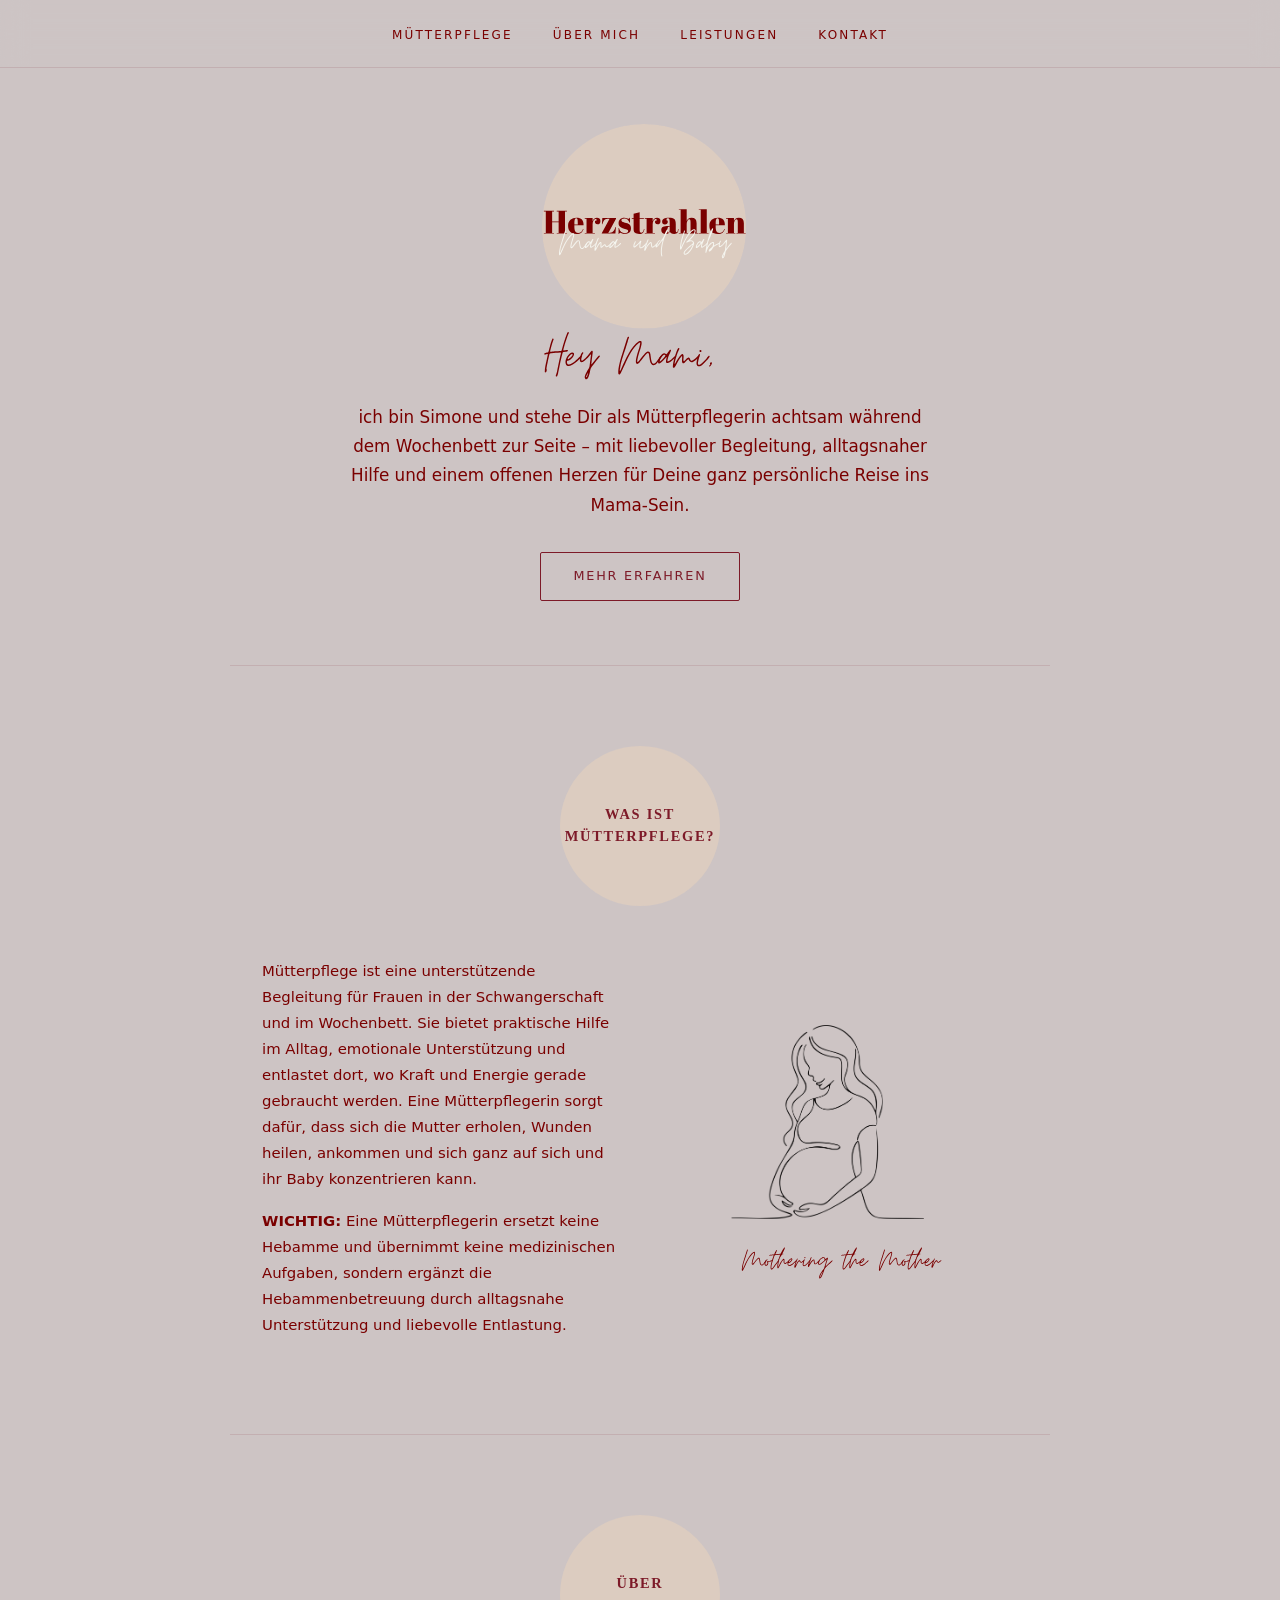
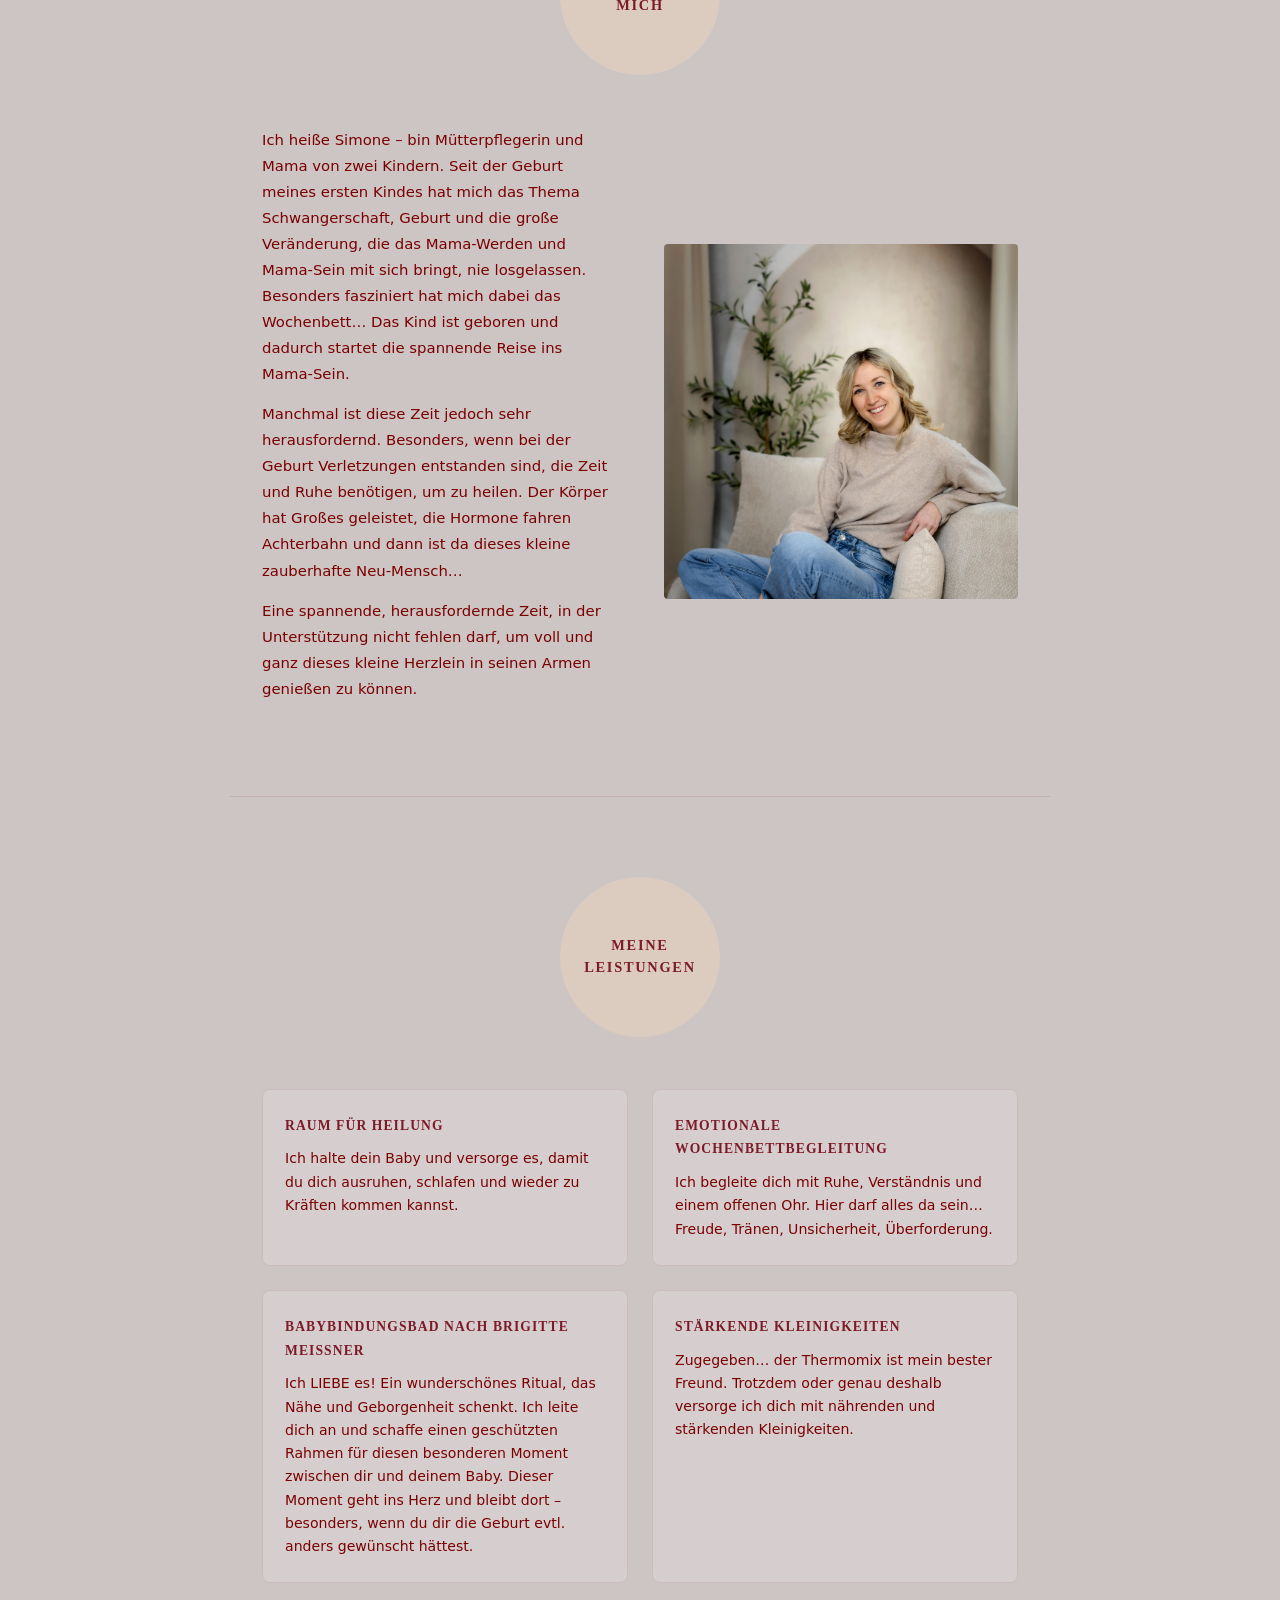
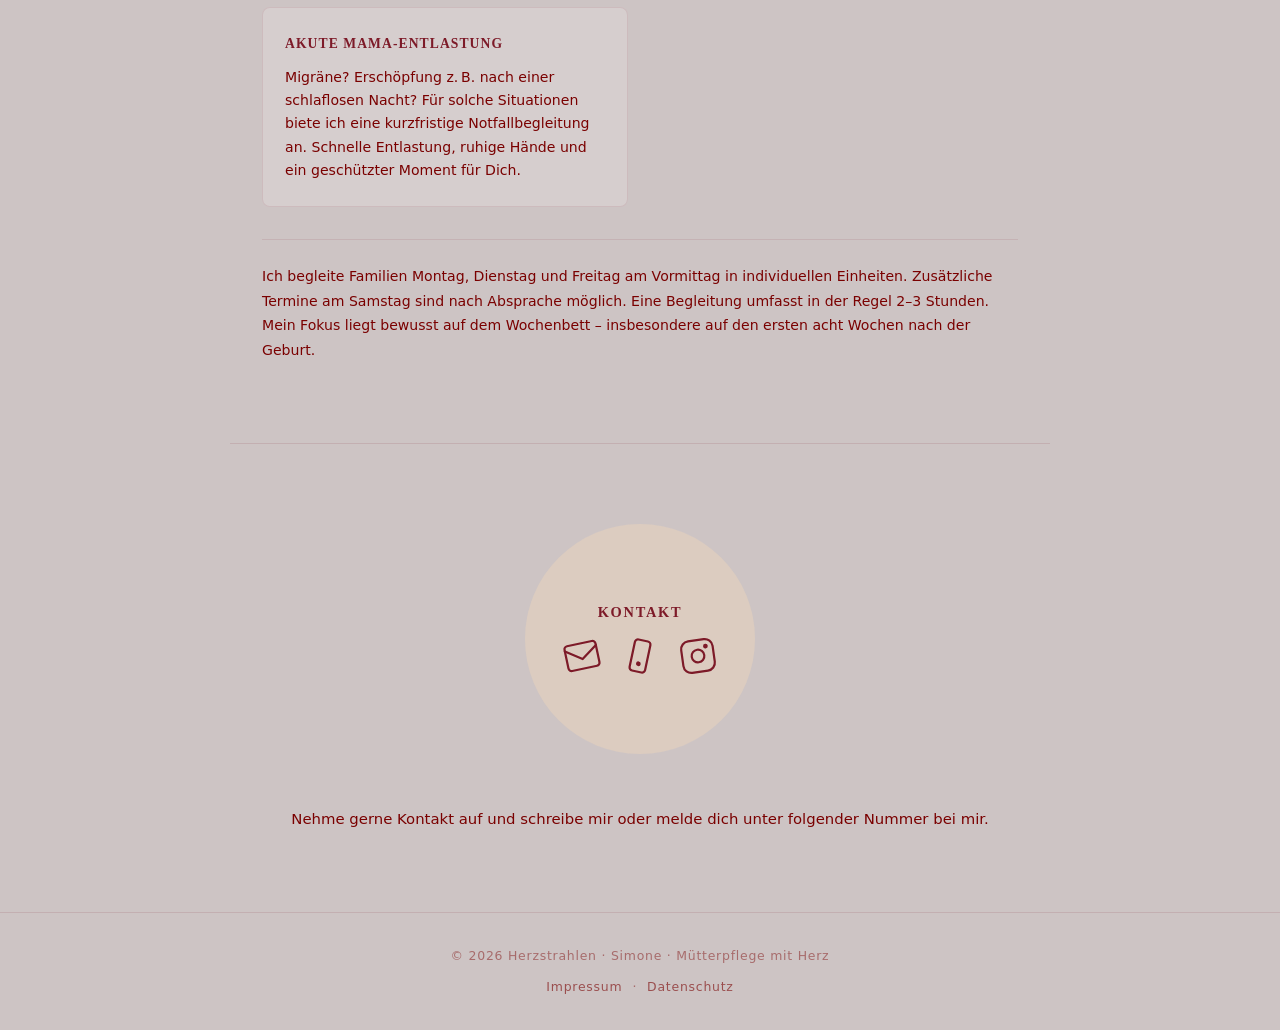
==== index.html @ 1ad7b8c6 "change wording" ====
﻿<!DOCTYPE html>
<html lang="de">
<head>
  <meta charset="UTF-8" />
  <meta name="viewport" content="width=device-width, initial-scale=1.0" />
  <title>Herzstrahlen – Mütterpflege mit Herz</title>
  <meta name="description" content="Simone begleitet Dich als Mütterpflegerin liebevoll und achtsam durch das Wochenbett – alltagsnahe Hilfe für Deine Reise ins Mama-Sein." />

  <!-- Stylesheet (keine externen Schriftarten – DSGVO-konform) -->
  <link rel="stylesheet" href="css/style.css" />
</head>
<body>

  <!-- ── Sprunglink für Screenreader (WCAG 2.4.1) ── -->
  <a class="skip-link" href="#hauptinhalt">Zum Hauptinhalt springen</a>

  <!-- ── Navigation ── -->
  <nav id="navbar">
    <ul id="nav-menue">
      <li><a href="#muetterpflege">Mütterpflege</a></li>
      <li><a href="#ueber-mich">Über mich</a></li>
      <li><a href="#leistungen">Leistungen</a></li>
      <li><a href="#kontakt">Kontakt</a></li>
    </ul>
    <button class="nav-toggle" id="nav-hamburger" aria-label="Menü öffnen">
      <span></span><span></span><span></span>
    </button>
  </nav>


  <!-- ── Startbereich / Hero ── -->
  <main id="hauptinhalt">
  <section id="start">
    <img class="hero-logo" src="images/HERZSTRAHLEN.svg" alt="Herzstrahlen" />
    <p>
      ich bin Simone und stehe Dir als Mütterpflegerin achtsam während dem Wochenbett zur Seite –
      mit liebevoller Begleitung, alltagsnaher Hilfe und einem offenen Herzen für Deine ganz
      persönliche Reise ins Mama-Sein.
    </p>
    <a class="cta-button" href="#muetterpflege">Mehr erfahren</a>
  </section>


  <!-- ── Was ist Mütterpflege? ── -->
  <section id="muetterpflege" class="sektion">
    <div class="titel-wrap">
      <div class="titel-kreis">
        <h2>Was ist<br />Mütterpflege?</h2>
      </div>
    </div>
    <div class="muetterpflege-layout">
      <div class="muetterpflege-text">
        <p>
          Mütterpflege ist eine unterstützende Begleitung für Frauen in der Schwangerschaft und
          im Wochenbett. Sie bietet praktische Hilfe im Alltag, emotionale Unterstützung und
          entlastet dort, wo Kraft und Energie gerade gebraucht werden.
          Eine Mütterpflegerin sorgt dafür, dass sich die Mutter erholen, Wunden heilen, ankommen
          und sich ganz auf sich und ihr Baby konzentrieren kann.
        </p>
        <p>
          <strong>WICHTIG:</strong> Eine Mütterpflegerin ersetzt keine Hebamme und übernimmt keine
          medizinischen Aufgaben, sondern ergänzt die Hebammenbetreuung durch alltagsnahe
          Unterstützung und liebevolle Entlastung.
        </p>
      </div>
      <div class="muetterpflege-bild">
        <img src="images/Frau_Schwanger.svg" alt="Illustration schwangere Frau" style="width: 100%; height: auto;" />
      </div>
    </div>
  </section>


  <!-- ── Über mich ── -->
  <section id="ueber-mich" class="sektion">
    <div class="titel-wrap">
      <div class="titel-kreis">
        <h2>Über<br />mich</h2>
      </div>
    </div>
    <div class="ueber-layout">
      <div class="ueber-text">
        <p>
          Ich heiße Simone – bin Mütterpflegerin und Mama von zwei Kindern. Seit der Geburt meines
          ersten Kindes hat mich das Thema Schwangerschaft, Geburt und die große Veränderung, die
          das Mama-Werden und Mama-Sein mit sich bringt, nie losgelassen. Besonders fasziniert hat
          mich dabei das Wochenbett… Das Kind ist geboren und dadurch startet die spannende Reise
          ins Mama-Sein.
        </p>
        <p>
          Manchmal ist diese Zeit jedoch sehr herausfordernd. Besonders, wenn bei der Geburt
          Verletzungen entstanden sind, die Zeit und Ruhe benötigen, um zu heilen. Der Körper hat
          Großes geleistet, die Hormone fahren Achterbahn und dann ist da dieses kleine zauberhafte
          Neu-Mensch…
        </p>
        <p>
          Eine spannende, herausfordernde Zeit, in der Unterstützung nicht fehlen darf, um voll und
          ganz dieses kleine Herzlein in seinen Armen genießen zu können.
        </p>
      </div>
      <div class="ueber-bild">
        <img src="images/mg1890 - Kopie.jpg" alt="Simone – Mütterpflegerin" />
      </div>
    </div>
  </section>


  <!-- ── Meine Leistungen ── -->
  <section id="leistungen" class="sektion">
    <div class="titel-wrap">
      <div class="titel-kreis">
        <h2>Meine<br />Leistungen</h2>
      </div>
    </div>
    <div class="leistungen-raster">
      <div class="leistung-karte">
        <h3>Raum für Heilung</h3>
        <p>Ich halte dein Baby und versorge es, damit du dich ausruhen, schlafen und wieder zu Kräften kommen kannst.</p>
      </div>
      <div class="leistung-karte">
        <h3>Emotionale Wochenbettbegleitung</h3>
        <p>Ich begleite dich mit Ruhe, Verständnis und einem offenen Ohr. Hier darf alles da sein… Freude, Tränen, Unsicherheit, Überforderung.</p>
      </div>
      <div class="leistung-karte">
        <h3>Babybindungsbad nach Brigitte Meißner</h3>
        <p>Ich LIEBE es! Ein wunderschönes Ritual, das Nähe und Geborgenheit schenkt. Ich leite dich an und schaffe einen geschützten Rahmen für diesen besonderen Moment zwischen dir und deinem Baby. Dieser Moment geht ins Herz und bleibt dort – besonders, wenn du dir die Geburt evtl. anders gewünscht hättest.</p>
      </div>
      <div class="leistung-karte">
        <h3>Stärkende Kleinigkeiten</h3>
        <p>Zugegeben… der Thermomix ist mein bester Freund. Trotzdem oder genau deshalb versorge ich dich mit nährenden und stärkenden Kleinigkeiten.</p>
      </div>
      <div class="leistung-karte">
        <h3>Akute Mama-Entlastung</h3>
        <p>Migräne? Erschöpfung z. B. nach einer schlaflosen Nacht? Für solche Situationen biete ich eine kurzfristige Notfallbegleitung an. Schnelle Entlastung, ruhige Hände und ein geschützter Moment für Dich.</p>
      </div>
    </div>
    <p class="leistungen-info">
      Ich begleite Familien Montag, Dienstag und Freitag am Vormittag in individuellen Einheiten.
      Zusätzliche Termine am Samstag sind nach Absprache möglich. Eine Begleitung umfasst in der
      Regel 2–3 Stunden.<br />
      Mein Fokus liegt bewusst auf dem Wochenbett – insbesondere auf den ersten acht Wochen nach
      der Geburt.
    </p>
  </section>


  <!-- ── Kontakt ── -->
  <section id="kontakt" class="sektion">
    <div class="titel-wrap">
      <div class="titel-kreis kontakt-kreis">
        <h2>Kontakt</h2>
        <div class="kontakt-kreis-icons">
          <a href="mailto:" aria-label="E-Mail schreiben">
            <!-- Briefumschlag – leicht gekippt wie im Bild -->
            <svg xmlns="http://www.w3.org/2000/svg" width="38" height="38" viewBox="0 0 24 24" fill="none"
                 stroke="var(--rot)" stroke-width="1.4" stroke-linecap="round" stroke-linejoin="round"
                 style="transform: rotate(-12deg);">
              <rect x="2" y="4" width="20" height="16" rx="2"/>
              <path d="M2 7l10 7 10-7"/>
            </svg>
          </a>
          <a href="tel:" aria-label="Anrufen">
            <!-- Smartphone – leicht gekippt wie im Bild -->
            <svg xmlns="http://www.w3.org/2000/svg" width="38" height="38" viewBox="0 0 24 24" fill="none"
                 stroke="var(--rot)" stroke-width="1.4" stroke-linecap="round" stroke-linejoin="round"
                 style="transform: rotate(12deg);">
              <rect x="7" y="2" width="10" height="20" rx="2"/>
              <circle cx="12" cy="17" r="0.8" fill="var(--rot)"/>
            </svg>
          </a>
          <a href="https://instagram.com/" target="_blank" aria-label="Instagram">
            <!-- Instagram -->
            <svg xmlns="http://www.w3.org/2000/svg" width="38" height="38" viewBox="0 0 24 24" fill="none"
                 stroke="var(--rot)" stroke-width="1.4" stroke-linecap="round" stroke-linejoin="round"
                 style="transform: rotate(-8deg);">
              <rect x="2" y="2" width="20" height="20" rx="5"/>
              <circle cx="12" cy="12" r="4"/>
              <circle cx="17.5" cy="6.5" r="0.8" fill="var(--rot)"/>
            </svg>
          </a>
        </div>
      </div>
    </div>
    <p>Nehme gerne Kontakt auf und schreibe mir oder melde dich unter folgender Nummer bei mir.</p>
  </section>


  </main>

  <!-- ── Fußzeile ── -->
  <footer>
    <p>© 2026 Herzstrahlen · Simone · Mütterpflege mit Herz</p>
    <div class="footer-nav">
      <a href="impressum.html">Impressum</a>
      <span aria-hidden="true">·</span>
      <a href="datenschutz.html">Datenschutz</a>
    </div>
  </footer>


  <!-- Skript -->
  <script src="js/main.js"></script>

</body>
</html>
---- css/style.css ----
/* ============================================================
   Herzstrahlen – Hauptstylesheet
   Autorin: Simone | Mütterpflege mit Herz
   ============================================================ */


/* ── WCAG: Skip-Link (unsichtbar außer bei Fokus) ── */

.skip-link {
  position: absolute;
  top: -100px;
  left: 16px;
  padding: 8px 16px;
  background: var(--rot);
  color: #fff;
  font-size: 0.85rem;
  border-radius: 4px;
  text-decoration: none;
  z-index: 9999;
  transition: top .2s;
}

.skip-link:focus {
  top: 16px;
}

/* WCAG: Fokus-Stile für alle interaktiven Elemente */
a:focus-visible,
button:focus-visible {
  outline: 2px solid var(--rot);
  outline-offset: 3px;
  border-radius: 2px;
}


/* ── Grundeinstellungen ── */

*, *::before, *::after {
  box-sizing: border-box;
  margin: 0;
  padding: 0;
}

:root {
  --hintergrund: #cdc4c4;
  --rot:         #7d1a28;
  --schrift:     #7a0000;
  --kreis:       #dcccc0;
  --nav-hoehe:   68px;
}

html {
  scroll-behavior: smooth;
}

body {
  background-color: var(--hintergrund);
  color: var(--schrift);
  /* Systemschriften – kein externer Server, DSGVO-konform */
  font-family: system-ui, -apple-system, 'Segoe UI', Helvetica, Arial, sans-serif;
  font-weight: 300;
  line-height: 1.75;
}


/* ── Navigation ── */

nav {
  position: fixed;
  top: 0; left: 0; right: 0;
  height: var(--nav-hoehe);
  background: rgba(205, 196, 196, 0.75);
  backdrop-filter: blur(14px);
  -webkit-backdrop-filter: blur(14px);
  border-bottom: 1px solid rgba(125, 26, 40, .12);
  display: flex;
  align-items: center;
  justify-content: center;
  padding: 0 32px;
  z-index: 100;
  transition: background .35s, box-shadow .35s;
}

/* Scrolled-Zustand – etwas dunkler & mit Schatten */
nav.gescrollt {
  background: rgba(195, 185, 185, 0.92);
  box-shadow: 0 2px 20px rgba(122, 0, 0, .08);
}

nav ul {
  list-style: none;
  display: flex;
  gap: 40px;
  align-items: center;
}

nav ul li {
  position: relative;
}

nav ul li a {
  text-decoration: none;
  font-size: 0.75rem;
  font-weight: 400;
  letter-spacing: 0.18em;
  text-transform: uppercase;
  color: var(--schrift);
  padding: 4px 0;
  transition: color .25s;
}

/* Unterstrich-Animation beim Hover */
nav ul li a::after {
  content: '';
  position: absolute;
  bottom: -2px;
  left: 0;
  width: 0;
  height: 1px;
  background: var(--rot);
  transition: width .3s ease;
}

nav ul li a:hover { color: var(--rot); }
nav ul li a:hover::after { width: 100%; }

/* Aktiver Menüpunkt */
nav ul li a.aktiv {
  color: var(--rot);
}
nav ul li a.aktiv::after {
  width: 100%;
}

/* Hamburger-Button */
.nav-toggle {
  display: none;
  flex-direction: column;
  gap: 5px;
  cursor: pointer;
  background: none;
  border: none;
  padding: 4px;
}

.nav-toggle span {
  display: block;
  width: 24px;
  height: 2px;
  background: var(--rot);
  border-radius: 2px;
  transition: transform .3s, opacity .3s;
}

/* Mobiles Menü – geöffneter Zustand */
.nav-offen ul {
  display: flex;
  flex-direction: column;
  position: fixed;
  top: var(--nav-hoehe);
  left: 0; right: 0;
  background: var(--hintergrund);
  padding: 24px 32px 32px;
  border-bottom: 1px solid rgba(125, 26, 40, .15);
  gap: 20px;
}

.nav-offen .nav-toggle span:nth-child(1) { transform: translateY(7px) rotate(45deg); }
.nav-offen .nav-toggle span:nth-child(2) { opacity: 0; }
.nav-offen .nav-toggle span:nth-child(3) { transform: translateY(-7px) rotate(-45deg); }


/* ── Hero / Startbereich ── */

#start {
  padding-top: calc(var(--nav-hoehe) + 56px);
  padding-bottom: 64px;
  max-width: 760px;
  margin: 0 auto;
  padding-left: 32px;
  padding-right: 32px;
  text-align: center;
}

.hero-logo {
  display: block;
  margin: 0 auto 0px;
  width: 920px;
  max-width: 90%;
}

#start p {
  font-size: clamp(0.95rem, 2.5vw, 1.05rem);
  max-width: 580px;
  text-align: center;
  margin: 0 auto;
}

/* CTA-Button */
.cta-button {
  display: inline-block;
  margin-top: 32px;
  padding: 12px 32px;
  border: 1.5px solid var(--rot);
  color: var(--rot);
  text-decoration: none;
  font-size: 0.8rem;
  letter-spacing: 0.14em;
  text-transform: uppercase;
  transition: background .2s, color .2s;
  border-radius: 2px;
}

.cta-button:hover {
  background: var(--rot);
  color: #fff;
}


/* ── Sektionen (allgemein) ── */

.sektion {
  max-width: 820px;
  margin: 0 auto;
  padding: 80px 32px;
  border-top: 1px solid rgba(125, 26, 40, .12);
}

/* Kreis-Überschrift */
.titel-wrap {
  display: flex;
  justify-content: center;
  margin-bottom: 52px;
}

.titel-kreis {
  width: 160px;
  height: 160px;
  background-color: var(--kreis);
  border-radius: 50%;
  display: flex;
  align-items: center;
  justify-content: center;
  padding: 20px;
}

.titel-kreis h2 {
    font-family: Georgia, 'Times New Roman', serif;
  font-size: 0.9rem;
  font-weight: 700;
  letter-spacing: 0.12em;
  text-transform: uppercase;
  color: var(--rot);
  text-align: center;
  line-height: 1.5;
}


/* ── Mütterpflege-Bereich ── */

.muetterpflege-layout {
  display: grid;
  grid-template-columns: 1fr 1fr;
  gap: 48px;
  align-items: center;
}

.muetterpflege-text p {
  font-size: 0.93rem;
  margin-bottom: 16px;
}

.muetterpflege-bild {
  display: flex;
  flex-direction: column;
  align-items: center;
  gap: 12px;
}

.muetterpflege-bild img {
  width: 100% !important;
  height: auto !important;
}

.muetterpflege-bild .bildunterschrift {
  font-family: Georgia, 'Palatino Linotype', serif;
  font-style: italic;
  font-size: 1.1rem;
  color: var(--schrift);
  text-align: center;
}


/* ── Über-mich-Bereich ── */

.ueber-layout {
  display: grid;
  grid-template-columns: 1fr 1fr;
  gap: 48px;
  align-items: center;
}

.ueber-text p {
  font-size: 0.93rem;
  margin-bottom: 14px;
}

.ueber-bild img {
  width: 100%;
  height: auto;
  border-radius: 4px;
  display: block;
}


/* ── Leistungen ── */

.leistungen-raster {
  display: grid;
  grid-template-columns: 1fr 1fr;
  gap: 24px;
}

.leistung-karte {
  background: rgba(255, 255, 255, .18);
  border: 1px solid rgba(125, 26, 40, .1);
  border-radius: 8px;
  padding: 24px 22px;
}

.leistung-karte h3 {
  font-family: Georgia, 'Times New Roman', serif;
  font-size: 0.85rem;
  letter-spacing: 0.08em;
  text-transform: uppercase;
  color: var(--rot);
  margin-bottom: 10px;
}

.leistung-karte p {
  font-size: 0.88rem;
  line-height: 1.65;
}

.leistungen-info {
  margin-top: 32px;
  font-size: 0.88rem;
  line-height: 1.75;
  color: var(--schrift);
  border-top: 1px solid rgba(125, 26, 40, .1);
  padding-top: 24px;
}


/* ── Kontakt ── */

#kontakt {
  text-align: center;
}

.kontakt-kreis {
  width: 230px !important;
  height: 230px !important;
  flex-direction: column;
  gap: 14px;
}

.kontakt-kreis-icons {
  display: flex;
  gap: 20px;
  align-items: center;
  justify-content: center;
}

.kontakt-kreis-icons a {
  display: flex;
  transition: transform .25s;
}

.kontakt-kreis-icons a:hover {
  transform: scale(1.15);
}

#kontakt p {
  font-size: 0.93rem;
  margin-top: 20px;
}


/* ── Fußzeile ── */

footer {
  text-align: center;
  padding: 32px 20px;
  font-size: 0.78rem;
  letter-spacing: 0.06em;
  color: rgba(122, 0, 0, .45);
  border-top: 1px solid rgba(125, 26, 40, .12);
}

.footer-nav {
  margin-top: 10px;
  display: flex;
  justify-content: center;
  align-items: center;
  gap: 10px;
}

.footer-nav a {
  color: rgba(122, 0, 0, .6);
  text-decoration: none;
  font-size: 0.78rem;
  letter-spacing: 0.06em;
  transition: color .2s;
}

.footer-nav a:hover {
  color: var(--rot);
}


/* ── Responsive – Tablet & Smartphone ── */

@media (max-width: 700px) {
  /* Navigation: Hamburger anzeigen, Links verstecken */
  nav ul { display: none; }
  .nav-toggle { display: flex; }
  nav { padding: 0 20px; }

  /* Hero */
  #start { padding-left: 0; padding-right: 0; }
  .hero-logo {
    width: 100%;
    max-width: none;
    margin-left: 0;
  }

  /* Mütterpflege: einspaltig + Bild zentriert */
  .muetterpflege-layout { grid-template-columns: 1fr; }

  /* Über mich: einspaltig */
  .ueber-layout { grid-template-columns: 1fr; }
  .muetterpflege-bild {
    flex-direction: column;
    align-items: center;
    gap: 12px;
  }
  .muetterpflege-bild img { max-width: 90%; }

  /* Leistungen: einspaltig */
  .leistungen-raster { grid-template-columns: 1fr; }

  /* Sektionen */
  .sektion { padding: 60px 20px; }
}

@media (max-width: 440px) {
  .titel-kreis { width: 140px; height: 140px; }
}
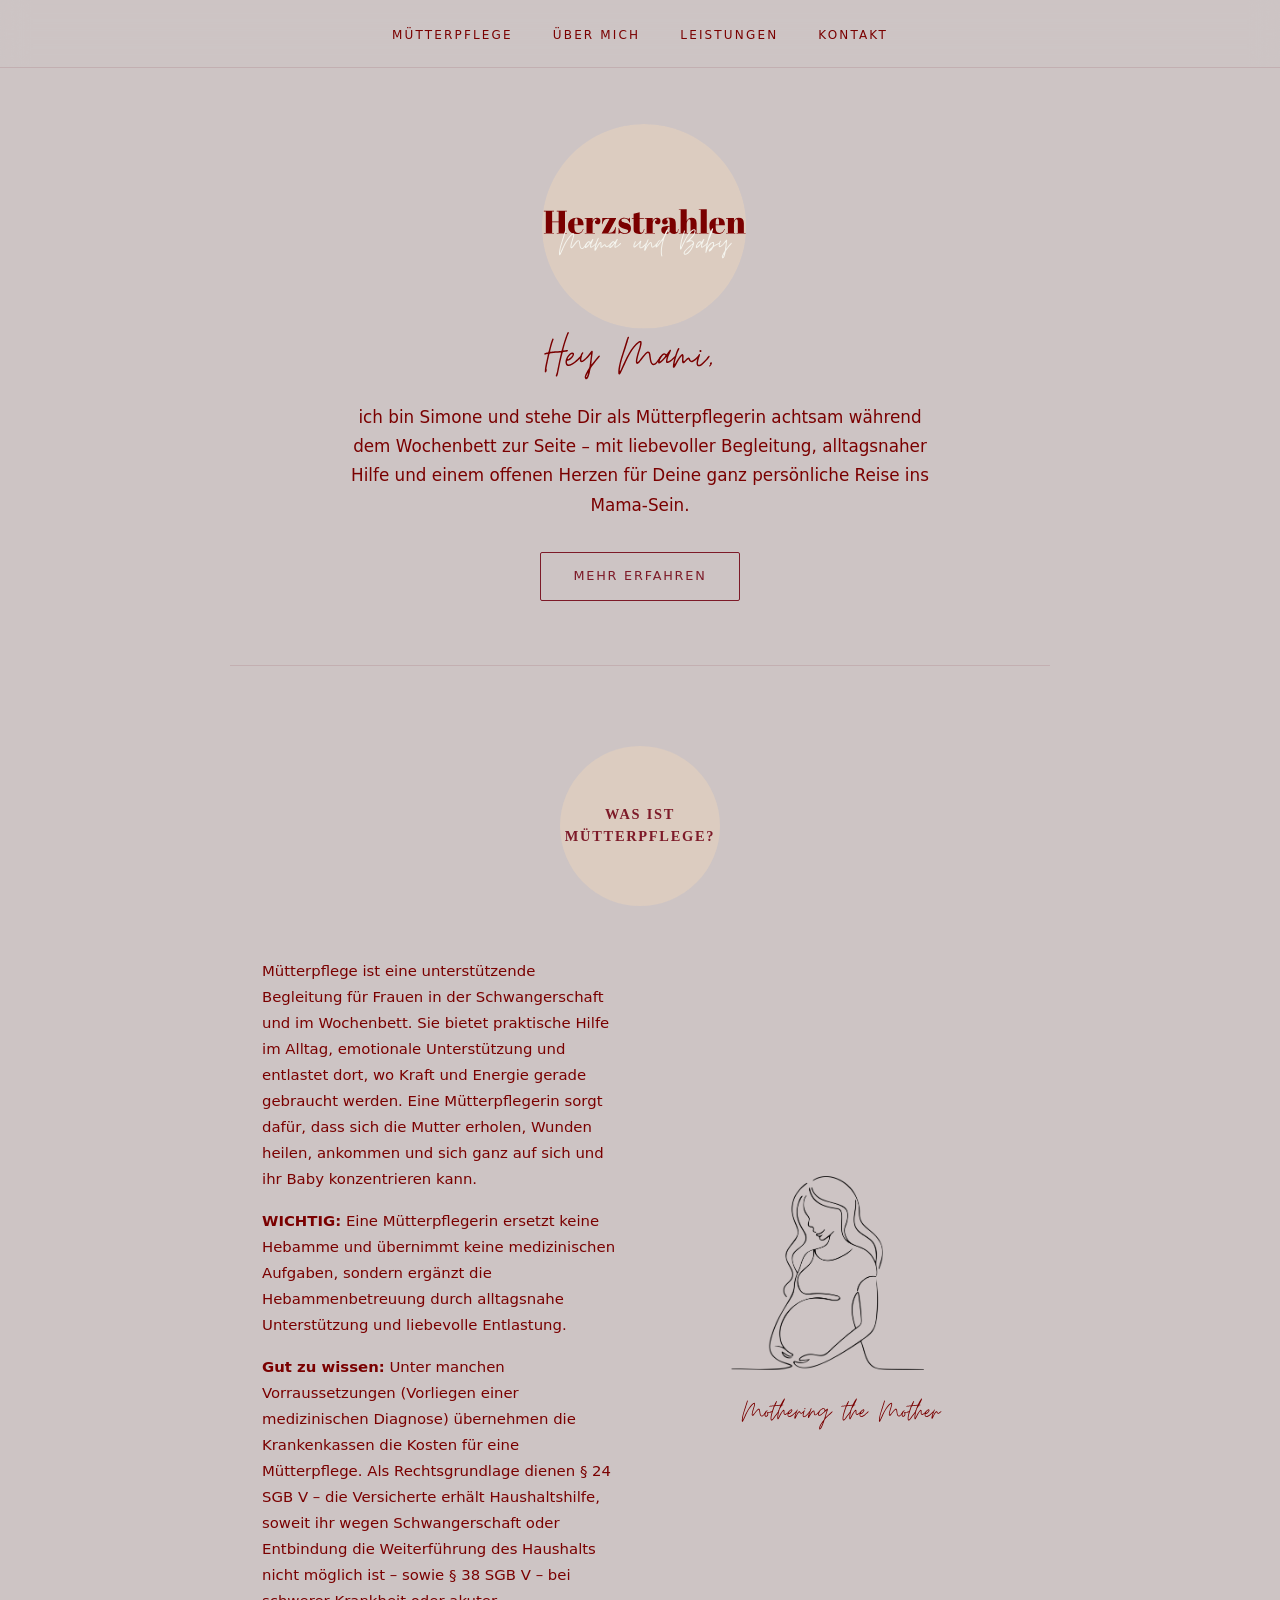
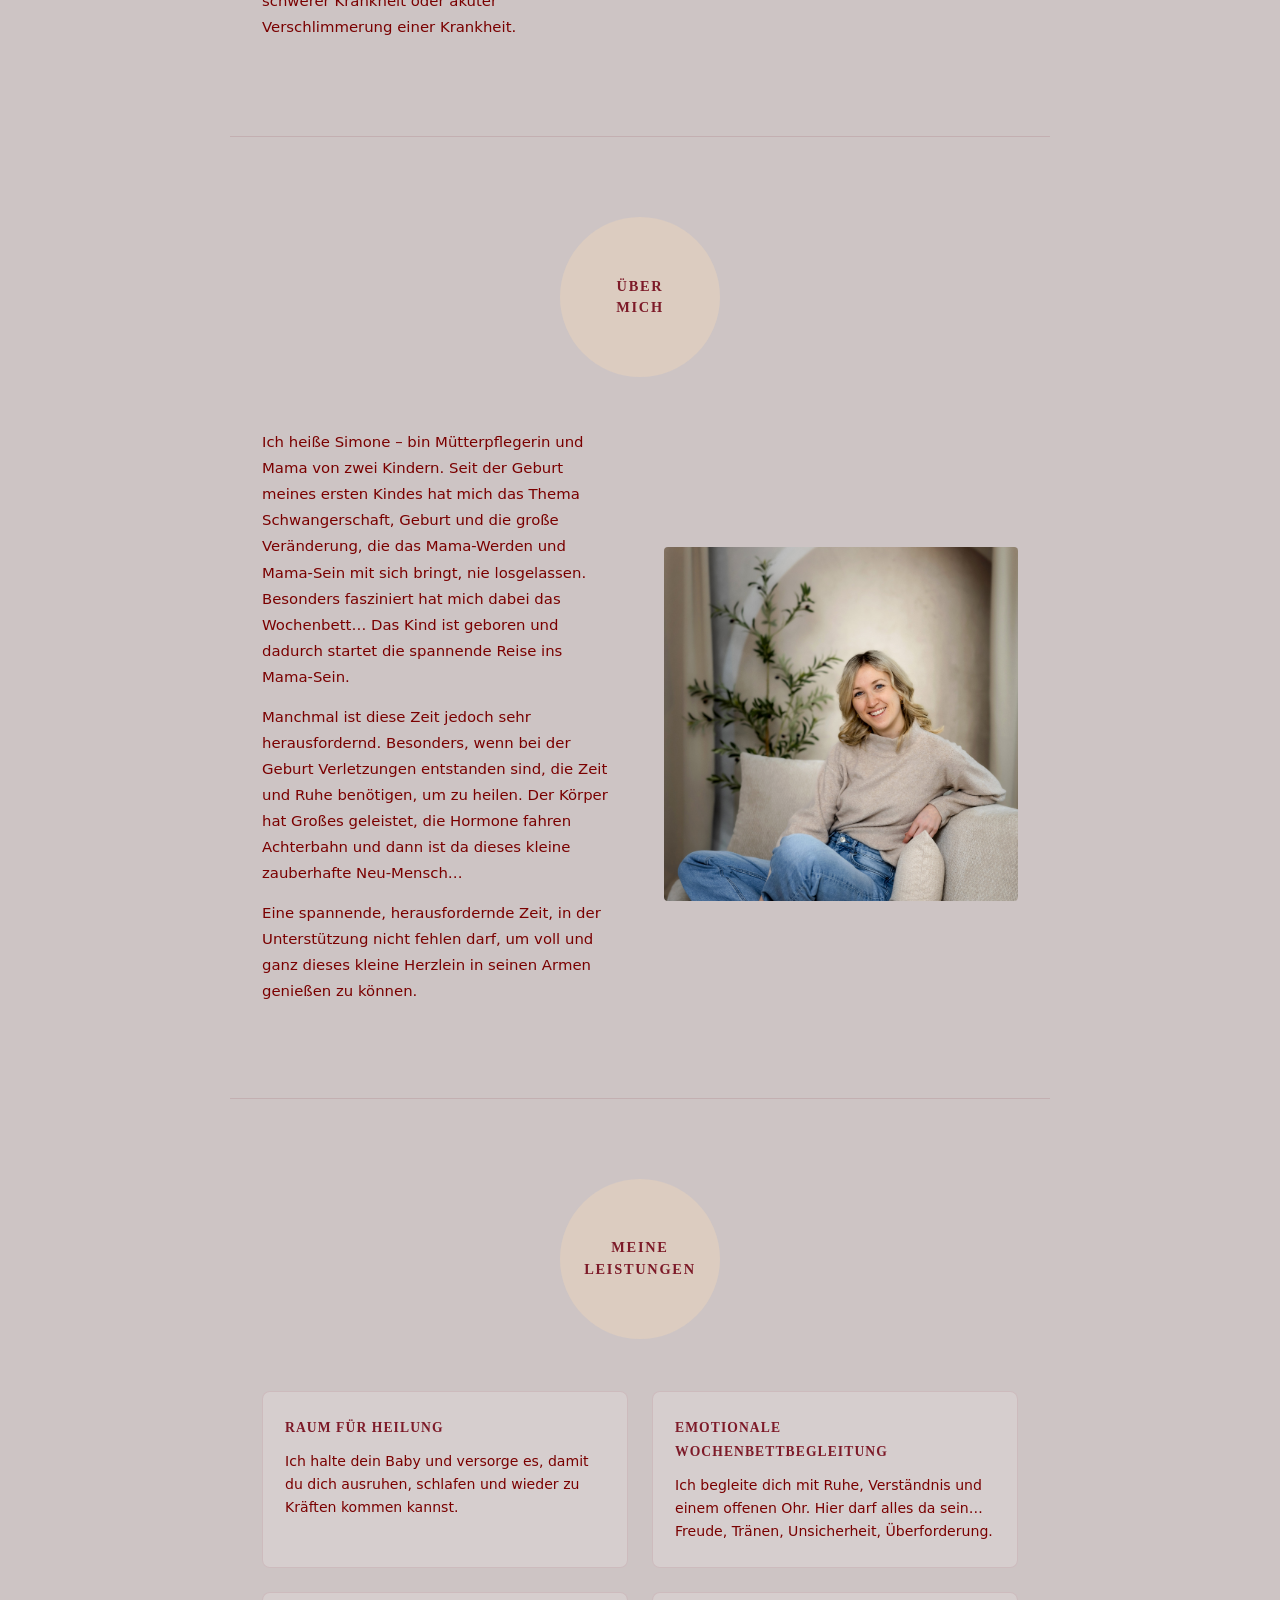
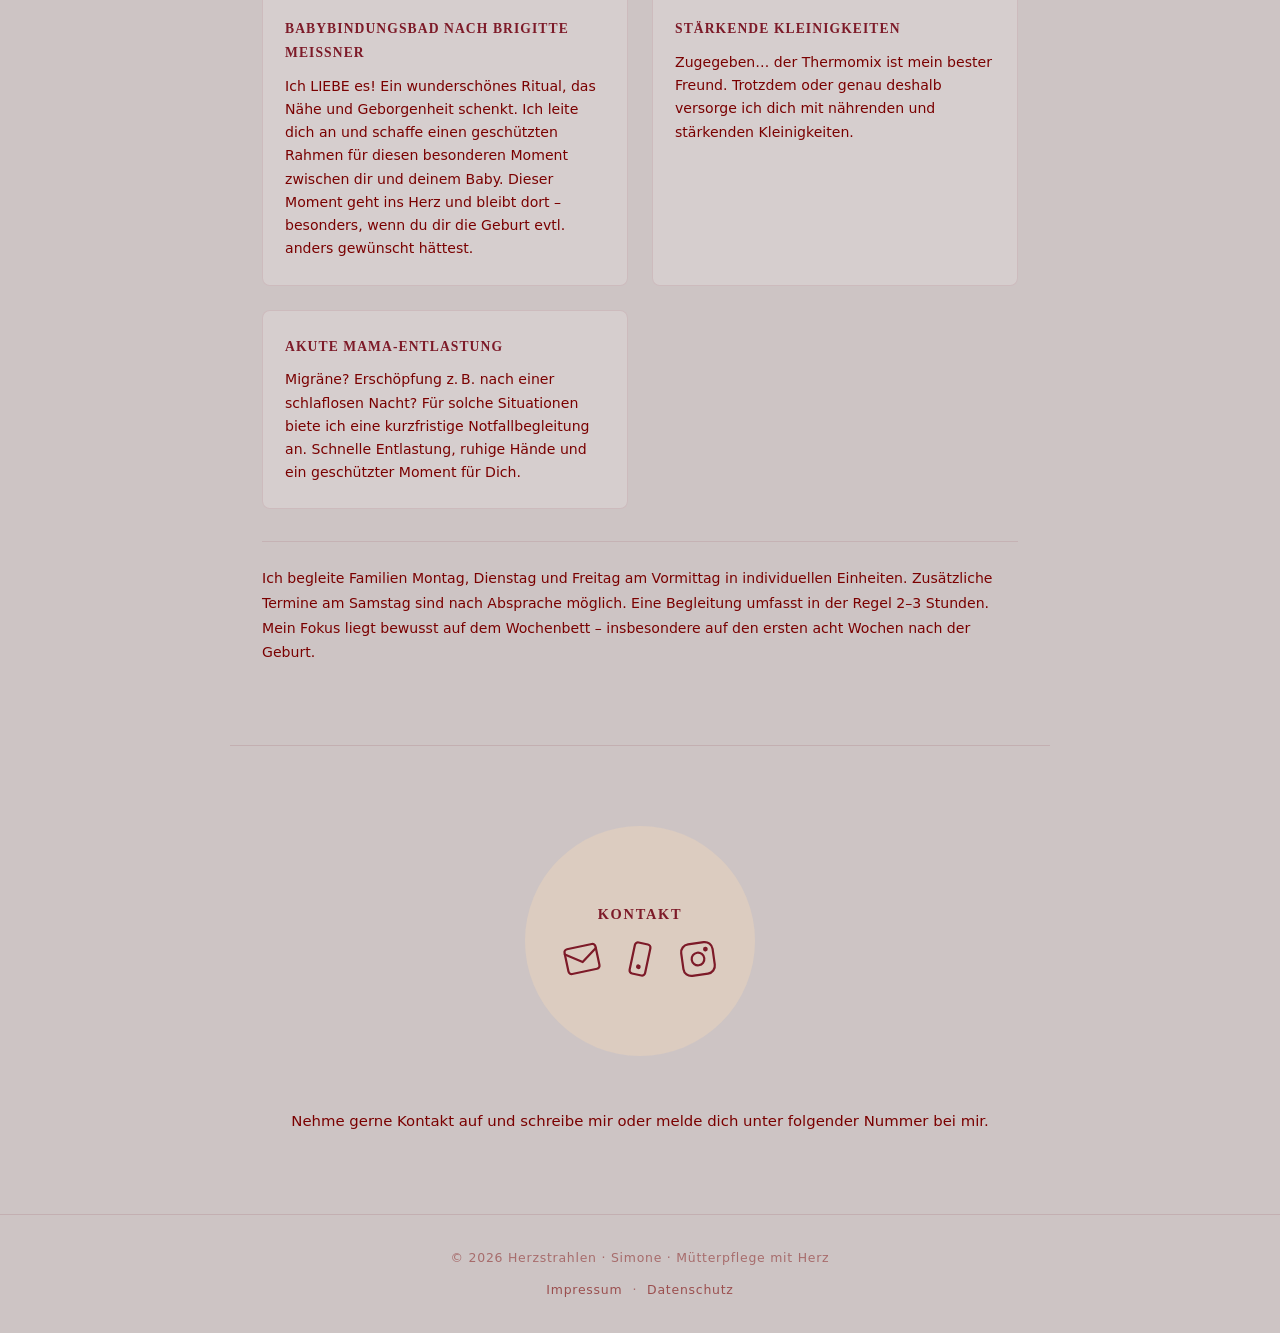
==== commit cdba5e0c: "add med diagnose" ====
--- a/index.html
+++ b/index.html
@@ -61,6 +61,12 @@
           <strong>WICHTIG:</strong> Eine Mütterpflegerin ersetzt keine Hebamme und übernimmt keine
           medizinischen Aufgaben, sondern ergänzt die Hebammenbetreuung durch alltagsnahe
           Unterstützung und liebevolle Entlastung.
+        </p>
+        <p>
+          <strong>Gut zu wissen:</strong> Unter manchen Vorraussetzungen (Vorliegen einer medizinischen Diagnose) übernehmen die Krankenkassen die Kosten für eine Mütterpflege.
+          Als Rechtsgrundlage dienen §&nbsp;24 SGB&nbsp;V – die Versicherte erhält Haushaltshilfe,
+          soweit ihr wegen Schwangerschaft oder Entbindung die Weiterführung des Haushalts nicht möglich ist –
+          sowie §&nbsp;38 SGB&nbsp;V – bei schwerer Krankheit oder akuter Verschlimmerung einer Krankheit.
         </p>
       </div>
       <div class="muetterpflege-bild">
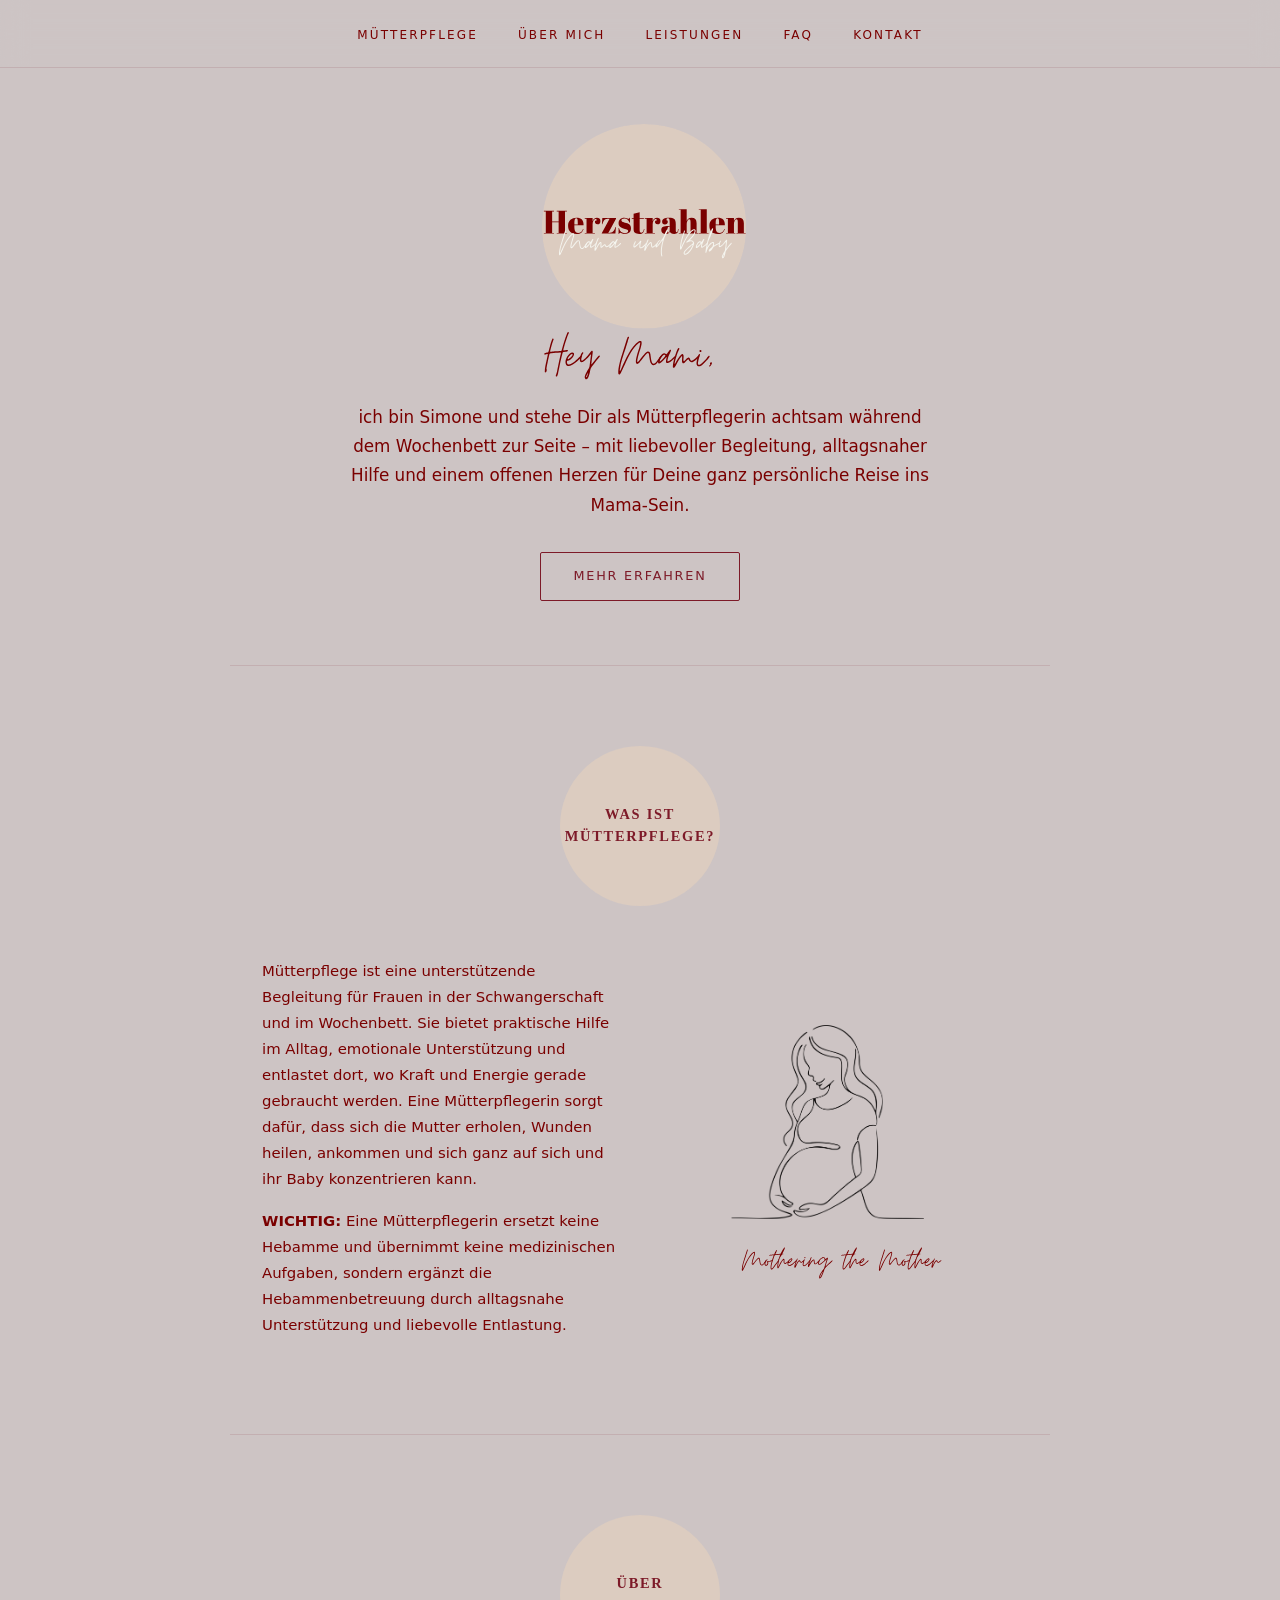
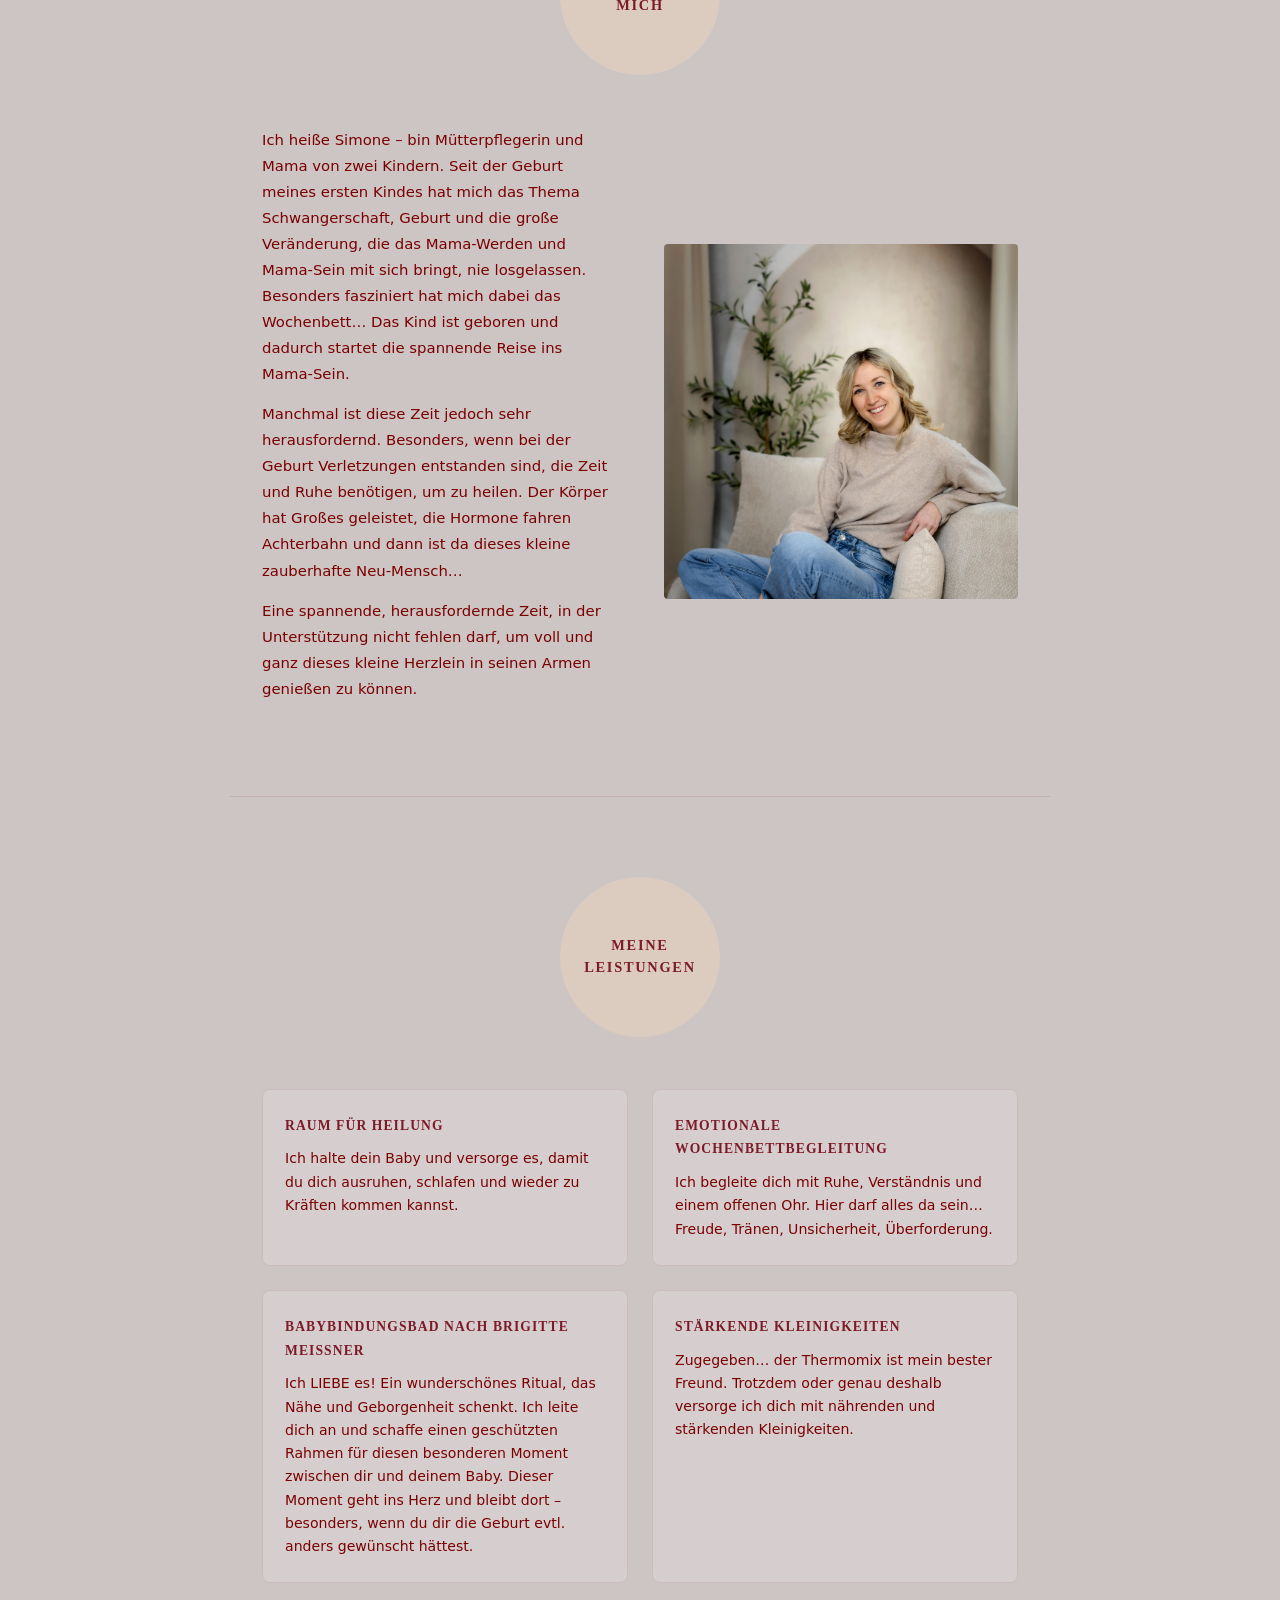
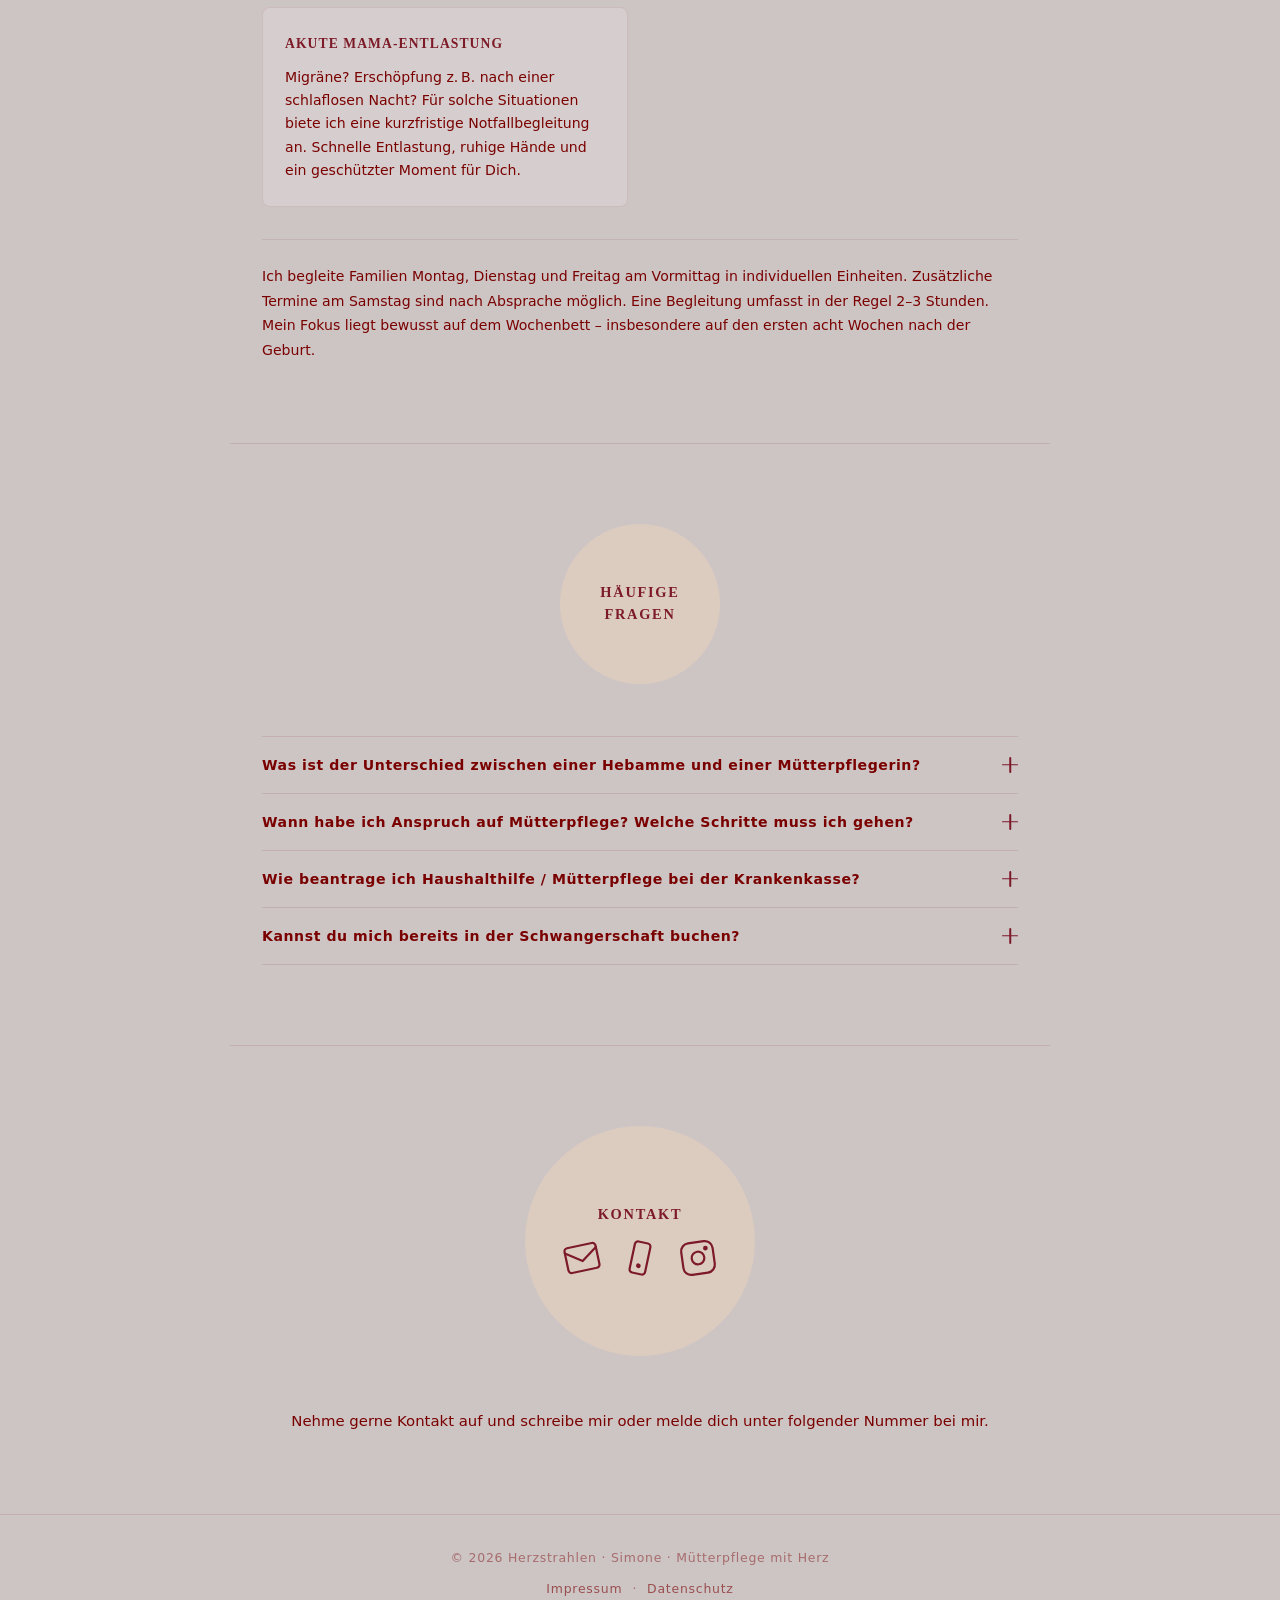
==== commit b9c4d502: "new changes" ====
--- a/index.html
+++ b/index.html
@@ -20,6 +20,7 @@
       <li><a href="#muetterpflege">Mütterpflege</a></li>
       <li><a href="#ueber-mich">Über mich</a></li>
       <li><a href="#leistungen">Leistungen</a></li>
+      <li><a href="#faq">FAQ</a></li>
       <li><a href="#kontakt">Kontakt</a></li>
     </ul>
     <button class="nav-toggle" id="nav-hamburger" aria-label="Menü öffnen">
@@ -62,12 +63,6 @@
           medizinischen Aufgaben, sondern ergänzt die Hebammenbetreuung durch alltagsnahe
           Unterstützung und liebevolle Entlastung.
         </p>
-        <p>
-          <strong>Gut zu wissen:</strong> Unter manchen Vorraussetzungen (Vorliegen einer medizinischen Diagnose) übernehmen die Krankenkassen die Kosten für eine Mütterpflege.
-          Als Rechtsgrundlage dienen §&nbsp;24 SGB&nbsp;V – die Versicherte erhält Haushaltshilfe,
-          soweit ihr wegen Schwangerschaft oder Entbindung die Weiterführung des Haushalts nicht möglich ist –
-          sowie §&nbsp;38 SGB&nbsp;V – bei schwerer Krankheit oder akuter Verschlimmerung einer Krankheit.
-        </p>
       </div>
       <div class="muetterpflege-bild">
         <img src="images/Frau_Schwanger.svg" alt="Illustration schwangere Frau" style="width: 100%; height: auto;" />
@@ -146,6 +141,99 @@
       Mein Fokus liegt bewusst auf dem Wochenbett – insbesondere auf den ersten acht Wochen nach
       der Geburt.
     </p>
+  </section>
+
+
+  <!-- ── FAQ ── -->
+  <section id="faq" class="sektion">
+    <div class="titel-wrap">
+      <div class="titel-kreis">
+        <h2>Häufige<br />Fragen</h2>
+      </div>
+    </div>
+    <div class="faq-liste">
+
+      <div class="faq-eintrag">
+        <button class="faq-frage" aria-expanded="false">
+          Was ist der Unterschied zwischen einer Hebamme und einer Mütterpflegerin?
+          <span class="faq-icon" aria-hidden="true"></span>
+        </button>
+        <div class="faq-antwort" hidden>
+          <p>
+            Die Hebamme ist medizinisch ausgebildet und übernimmt die klinische Nachsorge –
+            sie prüft Wunden, kontrolliert den Wochenbettverlauf und unterstützt beim Stillen
+            aus medizinischer Sicht.
+          </p>
+          <p>
+            Ich ergänze das: Ich bin für den Alltag da – für die kleinen und großen Dinge,
+            die neben der medizinischen Versorgung einfach anfallen. Wir arbeiten Hand in Hand.
+          </p>
+        </div>
+      </div>
+
+      <div class="faq-eintrag">
+        <button class="faq-frage" aria-expanded="false">
+          Wann habe ich Anspruch auf Mütterpflege? Welche Schritte muss ich gehen?
+          <span class="faq-icon" aria-hidden="true"></span>
+        </button>
+        <div class="faq-antwort" hidden>
+          <p>Als Rechtsgrundlage dienen folgende Paragraphen:</p>
+          <p>
+            <strong>§ 24 SGB V:</strong> „Die Versicherte erhält Haushaltshilfe, soweit ihr wegen
+            Schwangerschaft oder Entbindung die Weiterführung des Haushalts nicht möglich ist
+            und eine andere im Haushalt lebende Person den Haushalt nicht weiterführen kann.“
+          </p>
+          <p>
+            <strong>§ 38 SGB V:</strong> „Darüber hinaus erhalten Versicherte (…) Haushaltshilfe,
+            wenn ihnen die Weiterführung des Haushaltes wegen schwerer Krankheit oder wegen akuter
+            Verschlimmerung einer Krankheit (…) nicht möglich ist.“
+          </p>
+          <p>
+            Hierfür wird eine ärztliche Verschreibung benötigt, außerdem muss ein Kind unter
+            12 Jahren im Haushalt leben. Die Zuzahlung beträgt max. 5–10 % der Kosten pro
+            Kalendertag. Voraussetzung ist in beiden Fällen, dass keine andere im Haushalt
+            lebende Person den Haushalt übernehmen kann – z. B. weil der Partner im Urlaub
+            oder in Elternzeit ist.
+          </p>
+        </div>
+      </div>
+
+      <div class="faq-eintrag">
+        <button class="faq-frage" aria-expanded="false">
+          Wie beantrage ich Haushalthilfe / Mütterpflege bei der Krankenkasse?
+          <span class="faq-icon" aria-hidden="true"></span>
+        </button>
+        <div class="faq-antwort" hidden>
+          <p>
+            Der erste Schritt ist ein Gespräch mit deiner Ärztin oder deinem Arzt – sie stellen
+            die nötige Verordnung aus. Danach wendest du dich mit dieser Verordnung direkt an
+            deine Krankenkasse, die den Antrag prüft.
+          </p>
+          <p>
+            Ich helfe dir gerne dabei, den Ablauf zu verstehen und die richtigen Fragen zu stellen.
+            Melde dich einfach bei mir.
+          </p>
+        </div>
+      </div>
+
+      <div class="faq-eintrag">
+        <button class="faq-frage" aria-expanded="false">
+          Kannst du mich bereits in der Schwangerschaft buchen?
+          <span class="faq-icon" aria-hidden="true"></span>
+        </button>
+        <div class="faq-antwort" hidden>
+          <p>
+            Ja, das ist sogar empfehlenswert. Je früher wir uns kennenlernen, desto besser kann
+            ich mich auf dich und deine Situation einstellen. So bist du im Wochenbett von
+            Anfang an gut begleitet – ohne Stress, ohne Suche auf den letzten Drücker.
+          </p>
+          <p>
+            Melde dich gerne für ein unverbindliches Erstgespräch bei mir.
+          </p>
+        </div>
+      </div>
+
+    </div>
   </section>
 
 
--- a/css/style.css
+++ b/css/style.css
@@ -387,6 +387,98 @@
 }
 
 
+/* ── FAQ ── */
+
+.faq-liste {
+  display: flex;
+  flex-direction: column;
+  gap: 0;
+}
+
+.faq-eintrag {
+  border-bottom: 1px solid rgba(125, 26, 40, .12);
+}
+
+.faq-eintrag:first-child {
+  border-top: 1px solid rgba(125, 26, 40, .12);
+}
+
+.faq-frage {
+  width: 100%;
+  background: none;
+  border: none;
+  padding: 20px 0;
+  display: flex;
+  justify-content: space-between;
+  align-items: center;
+  gap: 16px;
+  cursor: pointer;
+  font-family: inherit;
+  font-size: 0.88rem;
+  font-weight: 600;
+  letter-spacing: 0.04em;
+  color: var(--schrift);
+  text-align: left;
+  transition: color .2s;
+}
+
+.faq-frage:hover {
+  color: var(--rot);
+}
+
+.faq-icon {
+  flex-shrink: 0;
+  width: 16px;
+  height: 16px;
+  position: relative;
+}
+
+.faq-icon::before,
+.faq-icon::after {
+  content: '';
+  position: absolute;
+  background: var(--rot);
+  border-radius: 2px;
+  transition: transform .3s ease, opacity .3s ease;
+}
+
+.faq-icon::before {
+  width: 16px;
+  height: 1.5px;
+  top: 50%;
+  left: 0;
+  transform: translateY(-50%);
+}
+
+.faq-icon::after {
+  width: 1.5px;
+  height: 16px;
+  left: 50%;
+  top: 0;
+  transform: translateX(-50%);
+}
+
+.faq-frage[aria-expanded="true"] .faq-icon::after {
+  transform: translateX(-50%) rotate(90deg);
+  opacity: 0;
+}
+
+.faq-antwort {
+  padding-bottom: 20px;
+}
+
+.faq-antwort p {
+  font-size: 0.88rem;
+  line-height: 1.75;
+  margin-bottom: 10px;
+  color: var(--schrift);
+}
+
+.faq-antwort p:last-child {
+  margin-bottom: 0;
+}
+
+
 /* ── Fußzeile ── */
 
 footer {
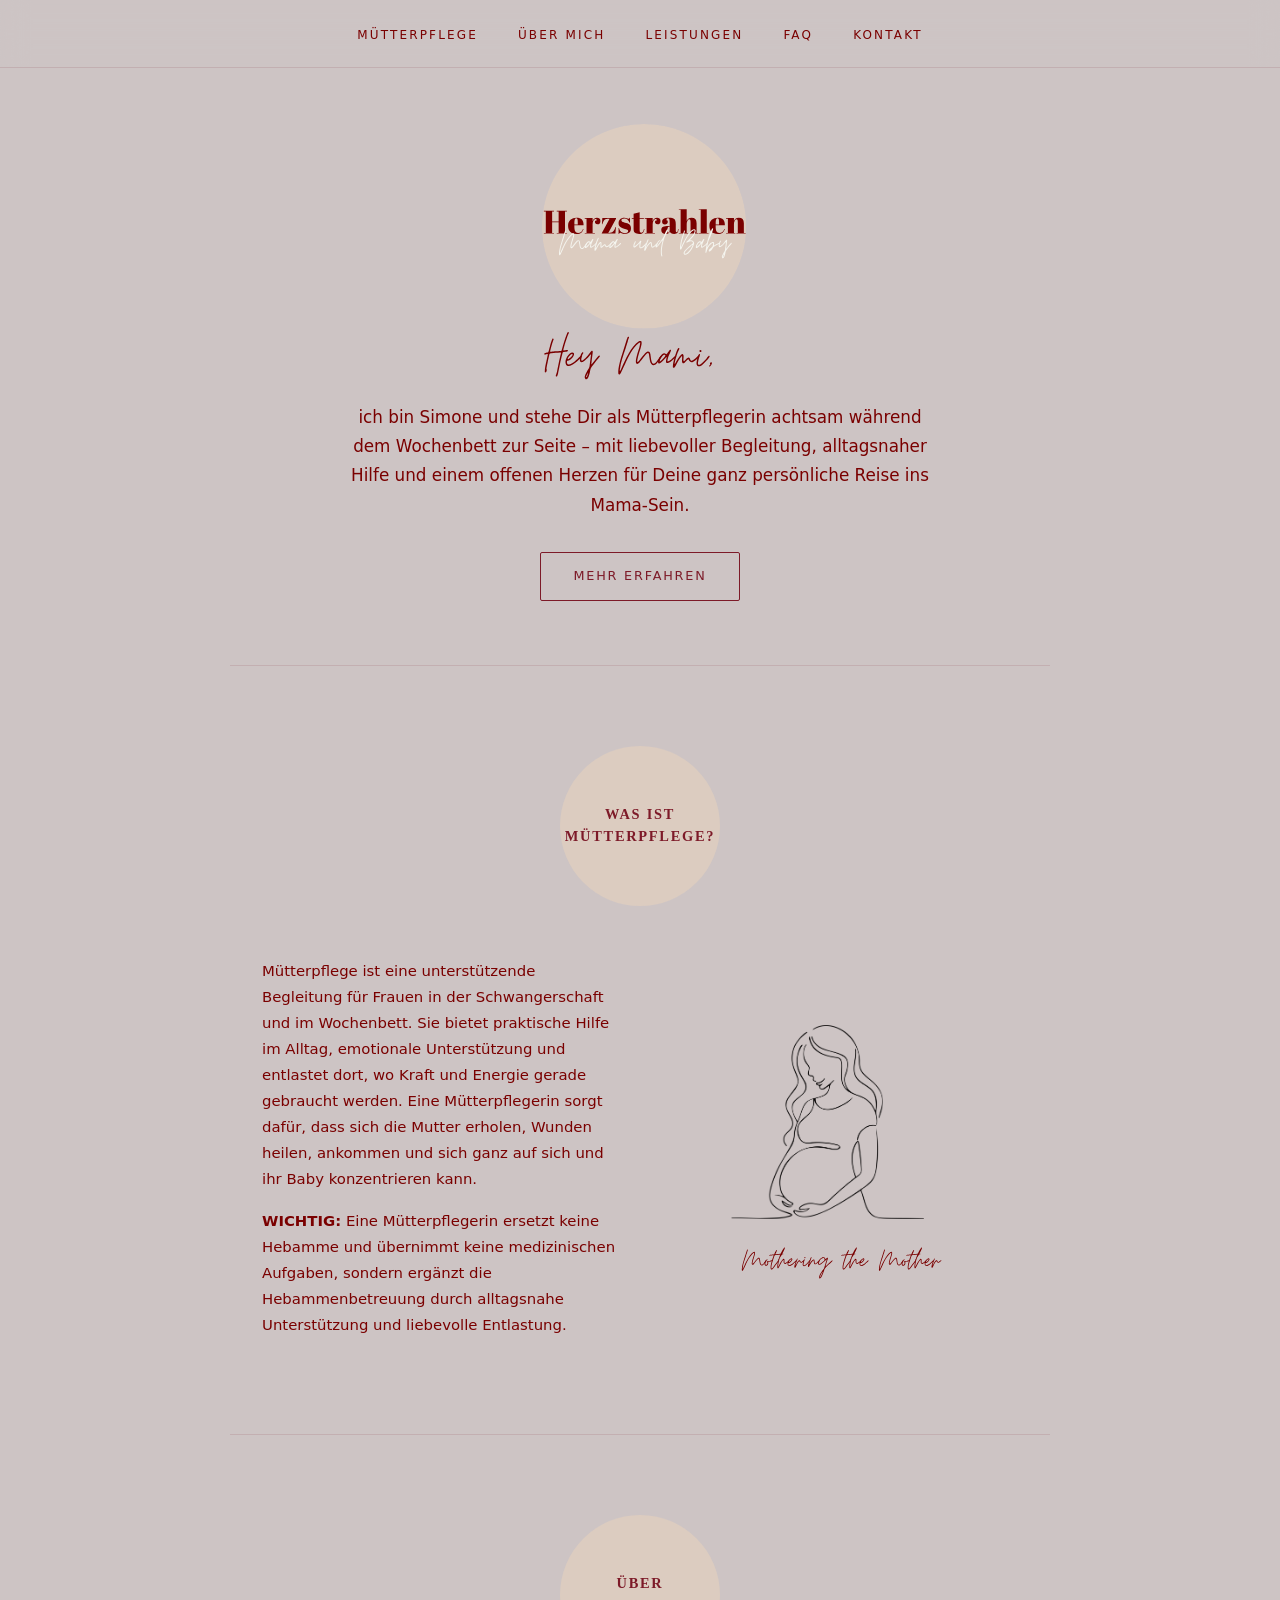
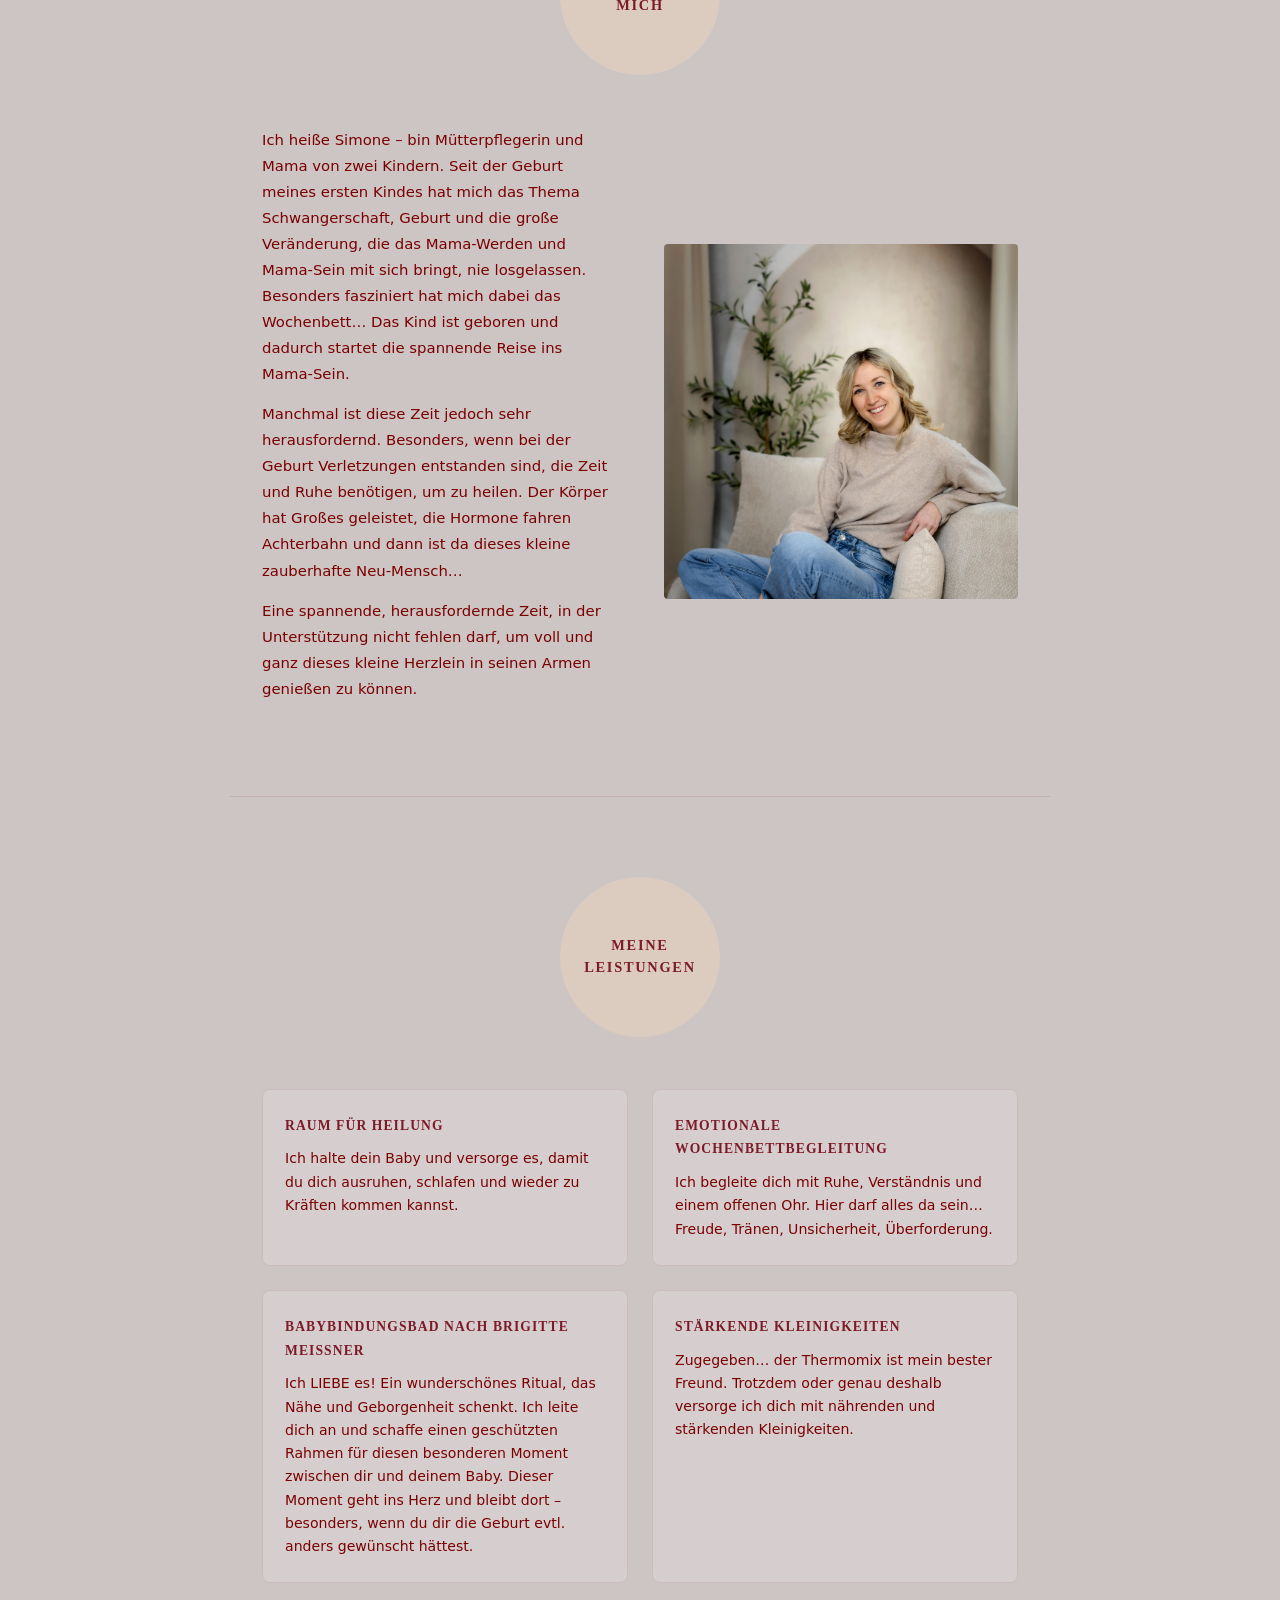
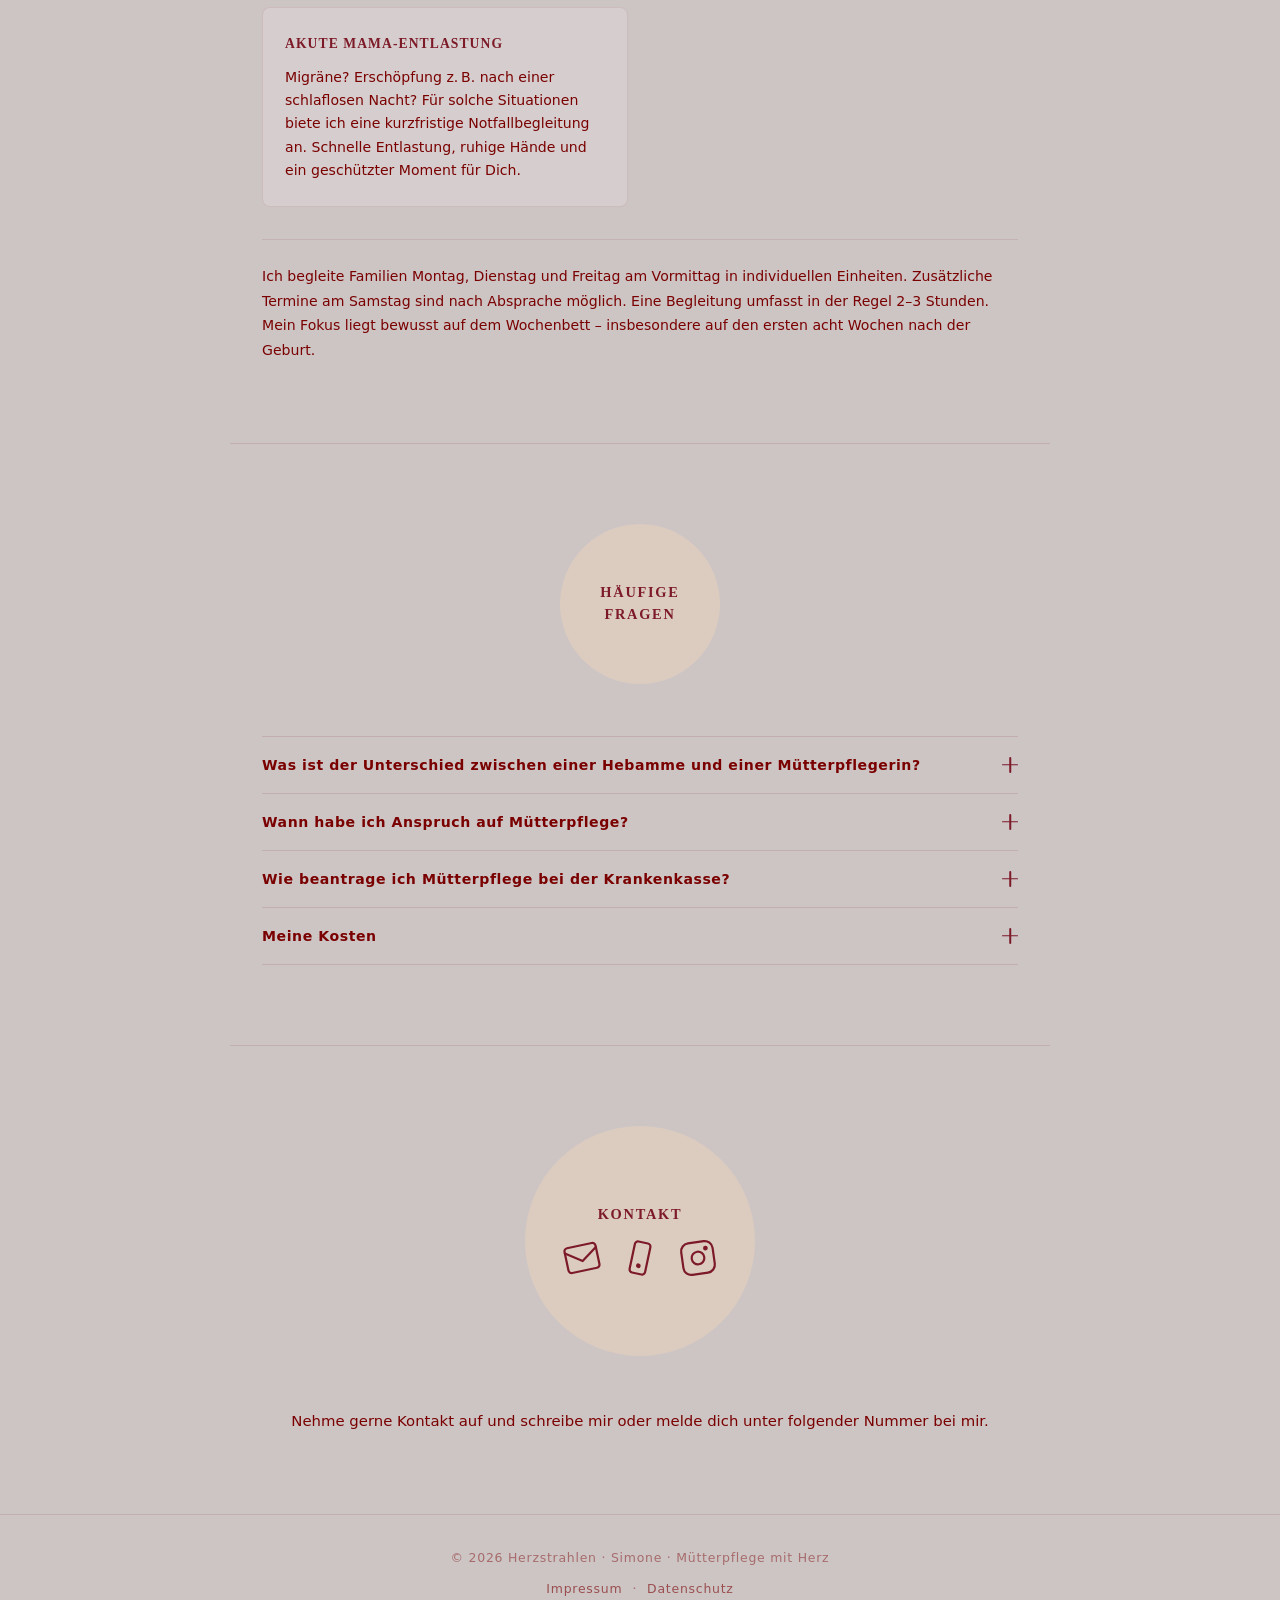
==== commit cac0a410: "new faqs" ====
--- a/index.html
+++ b/index.html
@@ -173,13 +173,13 @@
 
       <div class="faq-eintrag">
         <button class="faq-frage" aria-expanded="false">
-          Wann habe ich Anspruch auf Mütterpflege? Welche Schritte muss ich gehen?
+          Wann habe ich Anspruch auf Mütterpflege?
           <span class="faq-icon" aria-hidden="true"></span>
         </button>
         <div class="faq-antwort" hidden>
           <p>Als Rechtsgrundlage dienen folgende Paragraphen:</p>
           <p>
-            <strong>§ 24 SGB V:</strong> „Die Versicherte erhält Haushaltshilfe, soweit ihr wegen
+            <strong>§ 24 h SGB V:</strong> „Die Versicherte erhält Haushaltshilfe, soweit ihr wegen
             Schwangerschaft oder Entbindung die Weiterführung des Haushalts nicht möglich ist
             und eine andere im Haushalt lebende Person den Haushalt nicht weiterführen kann.“
           </p>
@@ -200,35 +200,32 @@
 
       <div class="faq-eintrag">
         <button class="faq-frage" aria-expanded="false">
-          Wie beantrage ich Haushalthilfe / Mütterpflege bei der Krankenkasse?
-          <span class="faq-icon" aria-hidden="true"></span>
-        </button>
-        <div class="faq-antwort" hidden>
-          <p>
-            Der erste Schritt ist ein Gespräch mit deiner Ärztin oder deinem Arzt – sie stellen
-            die nötige Verordnung aus. Danach wendest du dich mit dieser Verordnung direkt an
+          Wie beantrage ich Mütterpflege bei der Krankenkasse?
+          <span class="faq-icon" aria-hidden="true"></span>
+        </button>
+        <div class="faq-antwort" hidden>
+          <p>
+            Der erste Schritt ist ein Gespräch mit deiner Ärztin oder deinem Arzt. Sie stellen
+            die nötige Verordnung aus. Danach wendest du dich mit dieser Verordnung an
             deine Krankenkasse, die den Antrag prüft.
           </p>
           <p>
-            Ich helfe dir gerne dabei, den Ablauf zu verstehen und die richtigen Fragen zu stellen.
-            Melde dich einfach bei mir.
-          </p>
-        </div>
-      </div>
-
-      <div class="faq-eintrag">
-        <button class="faq-frage" aria-expanded="false">
-          Kannst du mich bereits in der Schwangerschaft buchen?
-          <span class="faq-icon" aria-hidden="true"></span>
-        </button>
-        <div class="faq-antwort" hidden>
-          <p>
-            Ja, das ist sogar empfehlenswert. Je früher wir uns kennenlernen, desto besser kann
-            ich mich auf dich und deine Situation einstellen. So bist du im Wochenbett von
-            Anfang an gut begleitet – ohne Stress, ohne Suche auf den letzten Drücker.
-          </p>
-          <p>
-            Melde dich gerne für ein unverbindliches Erstgespräch bei mir.
+            Den entsprechenden Antrag findest du meist auf der Website deiner Krankenkasse zum 
+            Download oder du kannst ihn telefonisch anfordern.
+          </p>
+        </div>
+      </div>
+
+      <div class="faq-eintrag">
+        <button class="faq-frage" aria-expanded="false">
+          Meine Kosten
+          <span class="faq-icon" aria-hidden="true"></span>
+        </button>
+        <div class="faq-antwort" hidden>
+          <p>
+            Meine Begleitungen werden auf Stundenbasis berechnet. Mein Stundensatz beträgt 40 Euro. 
+            Für die An- und Abreise berechne ich 0,50 Euro pro Kilometer. 
+            Die dafür benötigte Zeit wird als Arbeitszeit berechnet.
           </p>
         </div>
       </div>
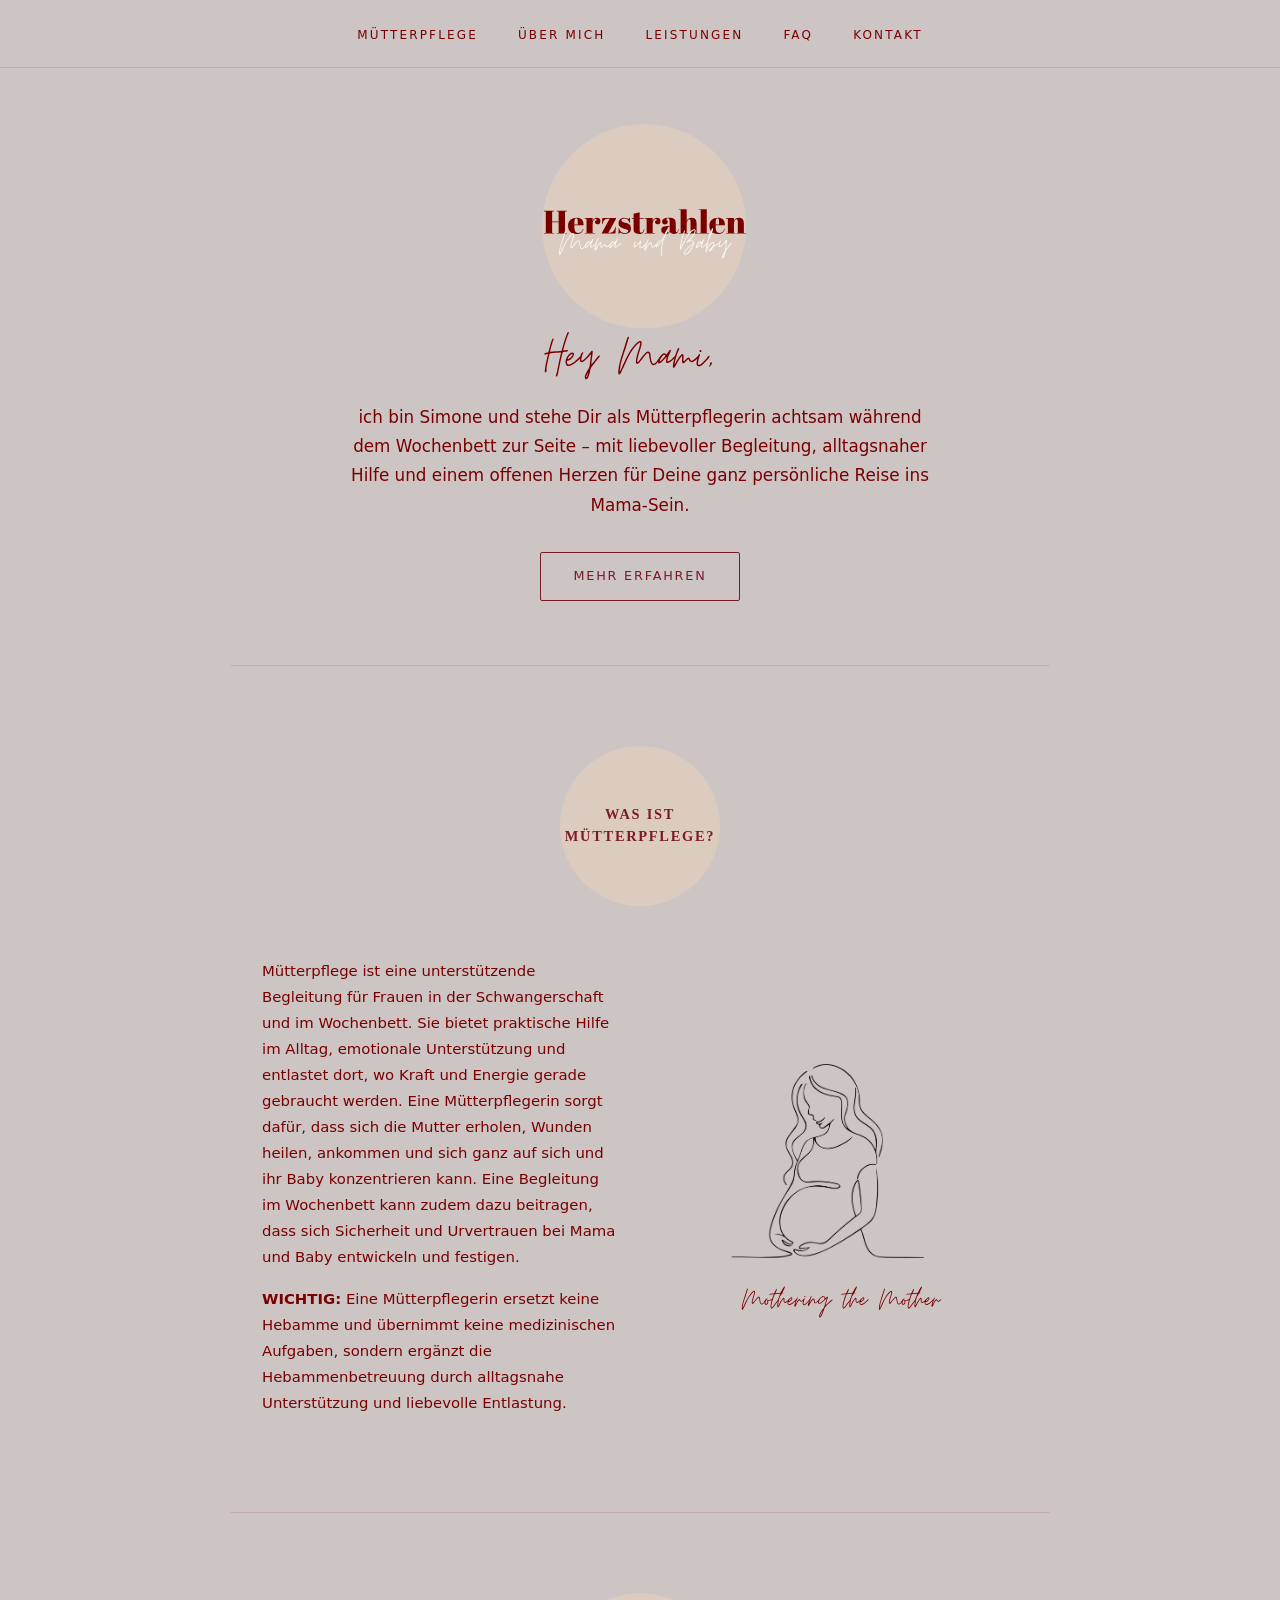
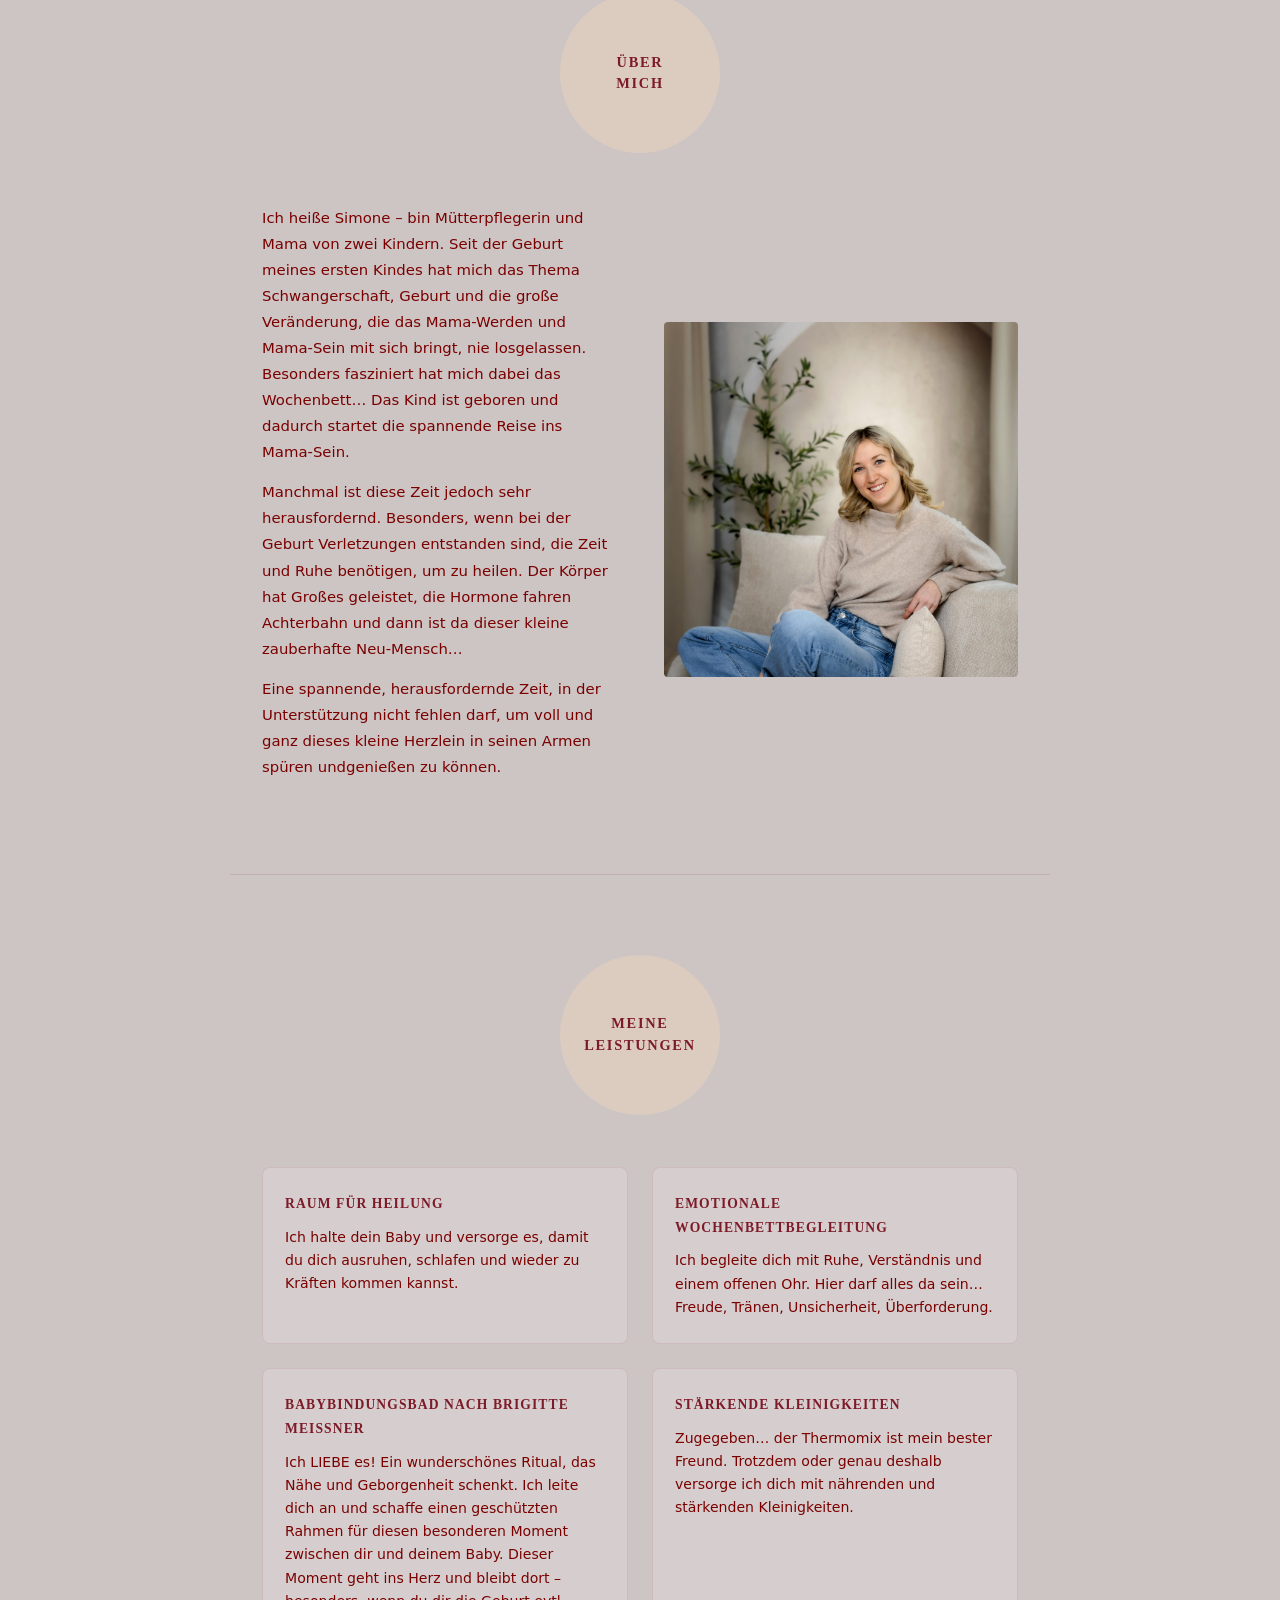
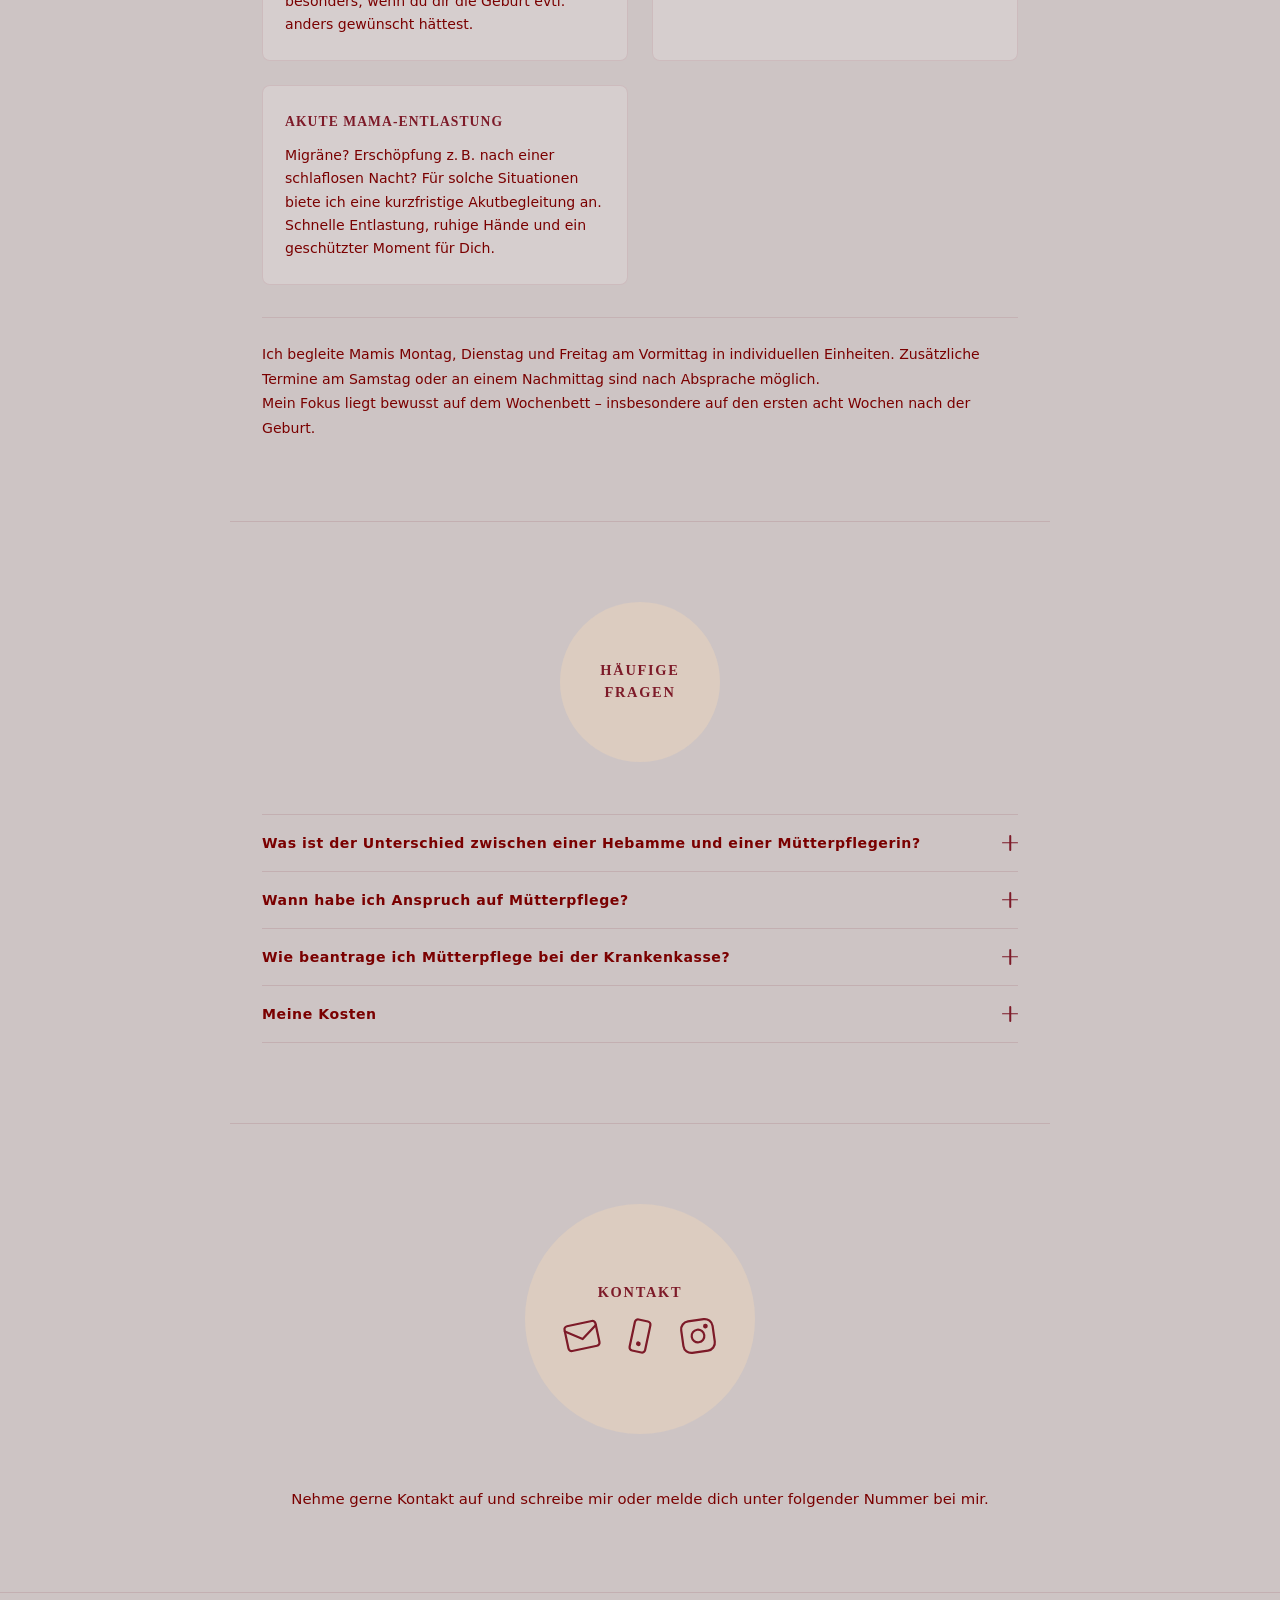
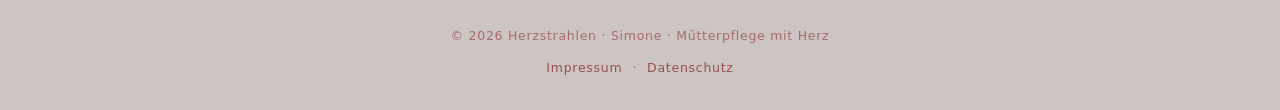
==== commit 52540161: "changes faqs" ====
--- a/index.html
+++ b/index.html
@@ -57,6 +57,7 @@
           entlastet dort, wo Kraft und Energie gerade gebraucht werden.
           Eine Mütterpflegerin sorgt dafür, dass sich die Mutter erholen, Wunden heilen, ankommen
           und sich ganz auf sich und ihr Baby konzentrieren kann.
+          Eine Begleitung im Wochenbett kann zudem dazu beitragen, dass sich Sicherheit und Urvertrauen bei Mama und Baby entwickeln und festigen.
         </p>
         <p>
           <strong>WICHTIG:</strong> Eine Mütterpflegerin ersetzt keine Hebamme und übernimmt keine
@@ -90,12 +91,12 @@
         <p>
           Manchmal ist diese Zeit jedoch sehr herausfordernd. Besonders, wenn bei der Geburt
           Verletzungen entstanden sind, die Zeit und Ruhe benötigen, um zu heilen. Der Körper hat
-          Großes geleistet, die Hormone fahren Achterbahn und dann ist da dieses kleine zauberhafte
+          Großes geleistet, die Hormone fahren Achterbahn und dann ist da dieser kleine zauberhafte
           Neu-Mensch…
         </p>
         <p>
           Eine spannende, herausfordernde Zeit, in der Unterstützung nicht fehlen darf, um voll und
-          ganz dieses kleine Herzlein in seinen Armen genießen zu können.
+          ganz dieses kleine Herzlein in seinen Armen spüren undgenießen zu können.
         </p>
       </div>
       <div class="ueber-bild">
@@ -131,13 +132,13 @@
       </div>
       <div class="leistung-karte">
         <h3>Akute Mama-Entlastung</h3>
-        <p>Migräne? Erschöpfung z. B. nach einer schlaflosen Nacht? Für solche Situationen biete ich eine kurzfristige Notfallbegleitung an. Schnelle Entlastung, ruhige Hände und ein geschützter Moment für Dich.</p>
+        <p>Migräne? Erschöpfung z. B. nach einer schlaflosen Nacht? Für solche Situationen biete ich eine kurzfristige Akutbegleitung an. Schnelle Entlastung, ruhige Hände und ein geschützter Moment für Dich.</p>
       </div>
     </div>
     <p class="leistungen-info">
-      Ich begleite Familien Montag, Dienstag und Freitag am Vormittag in individuellen Einheiten.
-      Zusätzliche Termine am Samstag sind nach Absprache möglich. Eine Begleitung umfasst in der
-      Regel 2–3 Stunden.<br />
+      Ich begleite Mamis Montag, Dienstag und Freitag am Vormittag in individuellen Einheiten.
+      Zusätzliche Termine am Samstag oder an einem Nachmittag sind nach Absprache möglich. 
+    <br />
       Mein Fokus liegt bewusst auf dem Wochenbett – insbesondere auf den ersten acht Wochen nach
       der Geburt.
     </p>
@@ -190,10 +191,15 @@
           </p>
           <p>
             Hierfür wird eine ärztliche Verschreibung benötigt, außerdem muss ein Kind unter
-            12 Jahren im Haushalt leben. Die Zuzahlung beträgt max. 5–10 % der Kosten pro
-            Kalendertag. Voraussetzung ist in beiden Fällen, dass keine andere im Haushalt
-            lebende Person den Haushalt übernehmen kann – z. B. weil der Partner im Urlaub
-            oder in Elternzeit ist.
+            12 Jahren im Haushalt leben. Die Zuzahlung beträgt hier maximal 5-10% der Kosten pro Kalendertag.
+            
+
+            Voraussetzung ist in beiden Fällen, dass keine andere im Haushalt
+            lebende Person die Versorgung des Kindes und die Weiterführung des Haushalts übernehmen kann.
+            Privat-Versicherten empfehle ich direkt Kontakt mit ihrer Versicherung aufzunehmen, ob meine Leistungen übernommen werden. 
+            Auch wenn die Kosten von der Krankenkasse nicht übernommen werden, kannst du meine Begleitung selbstverständlich auch als Selbstzahlerin in Anspruch nehmen.
+        
+      
           </p>
         </div>
       </div>
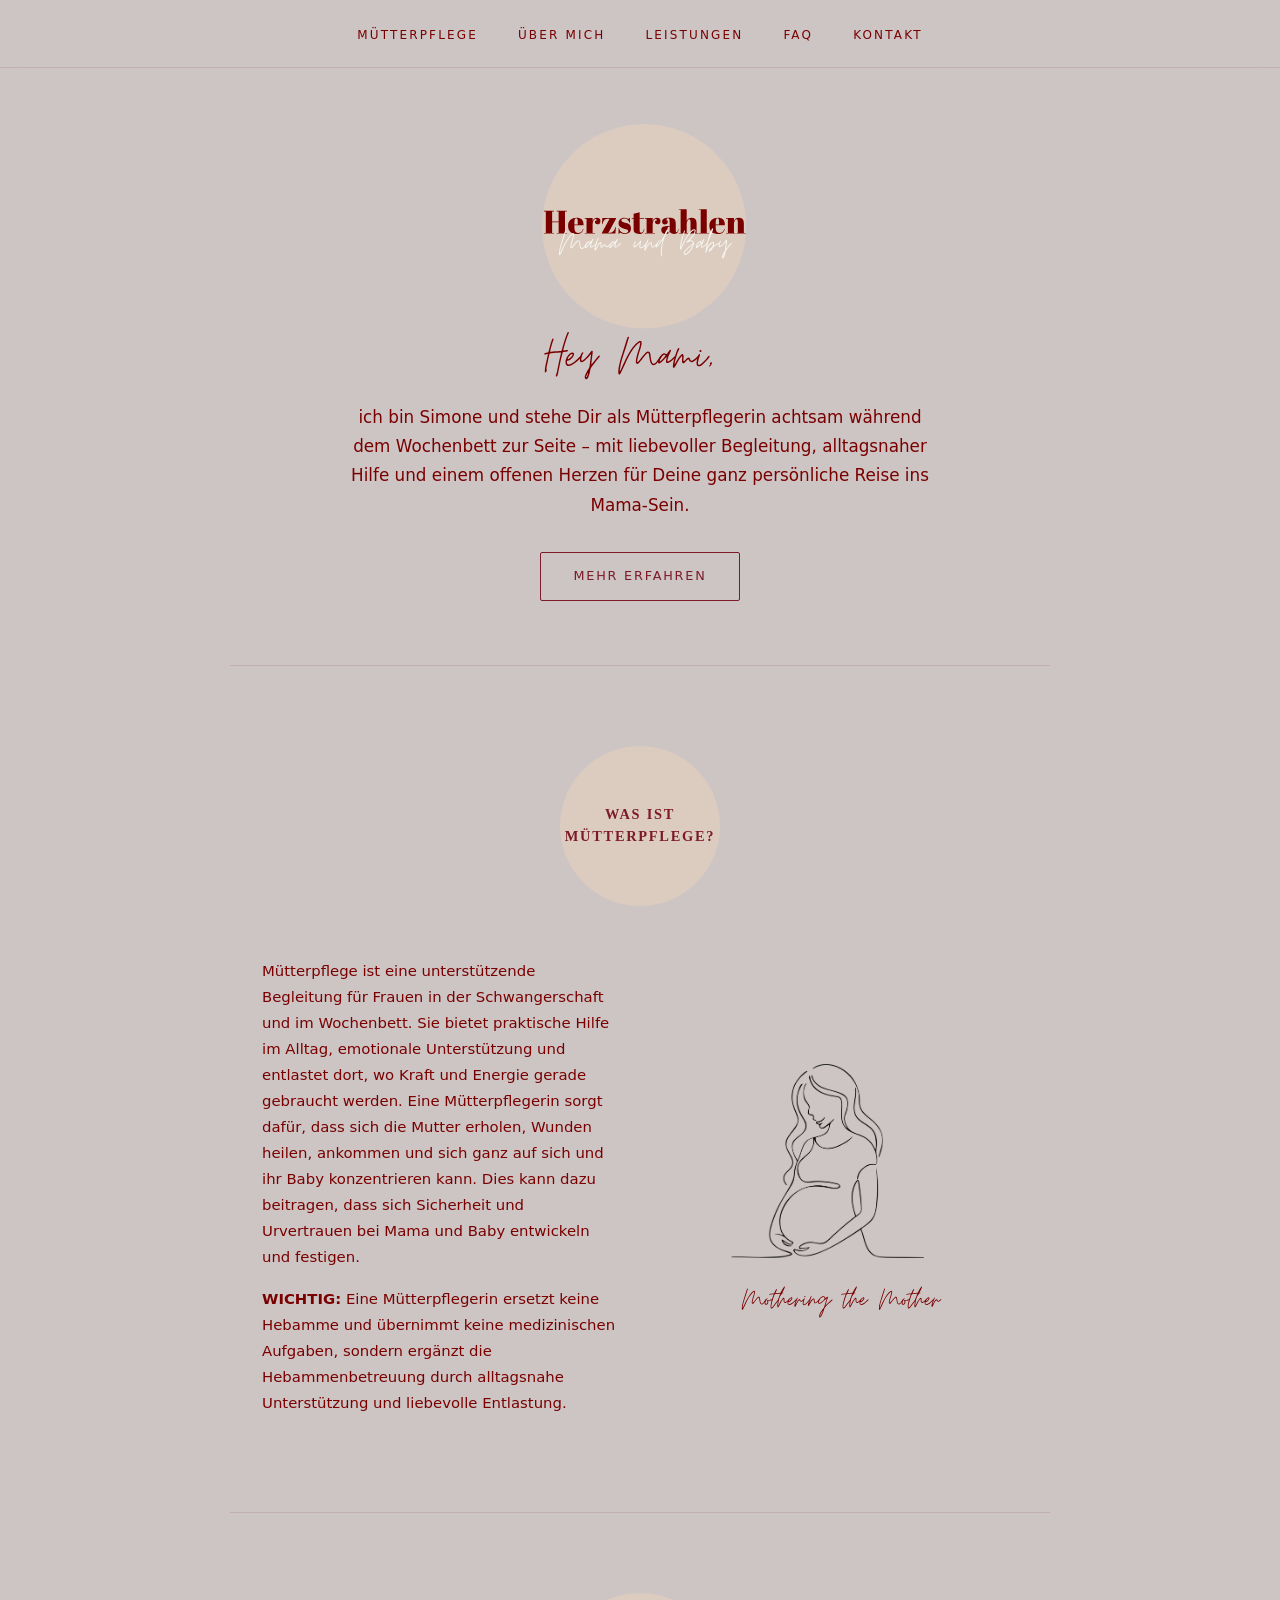
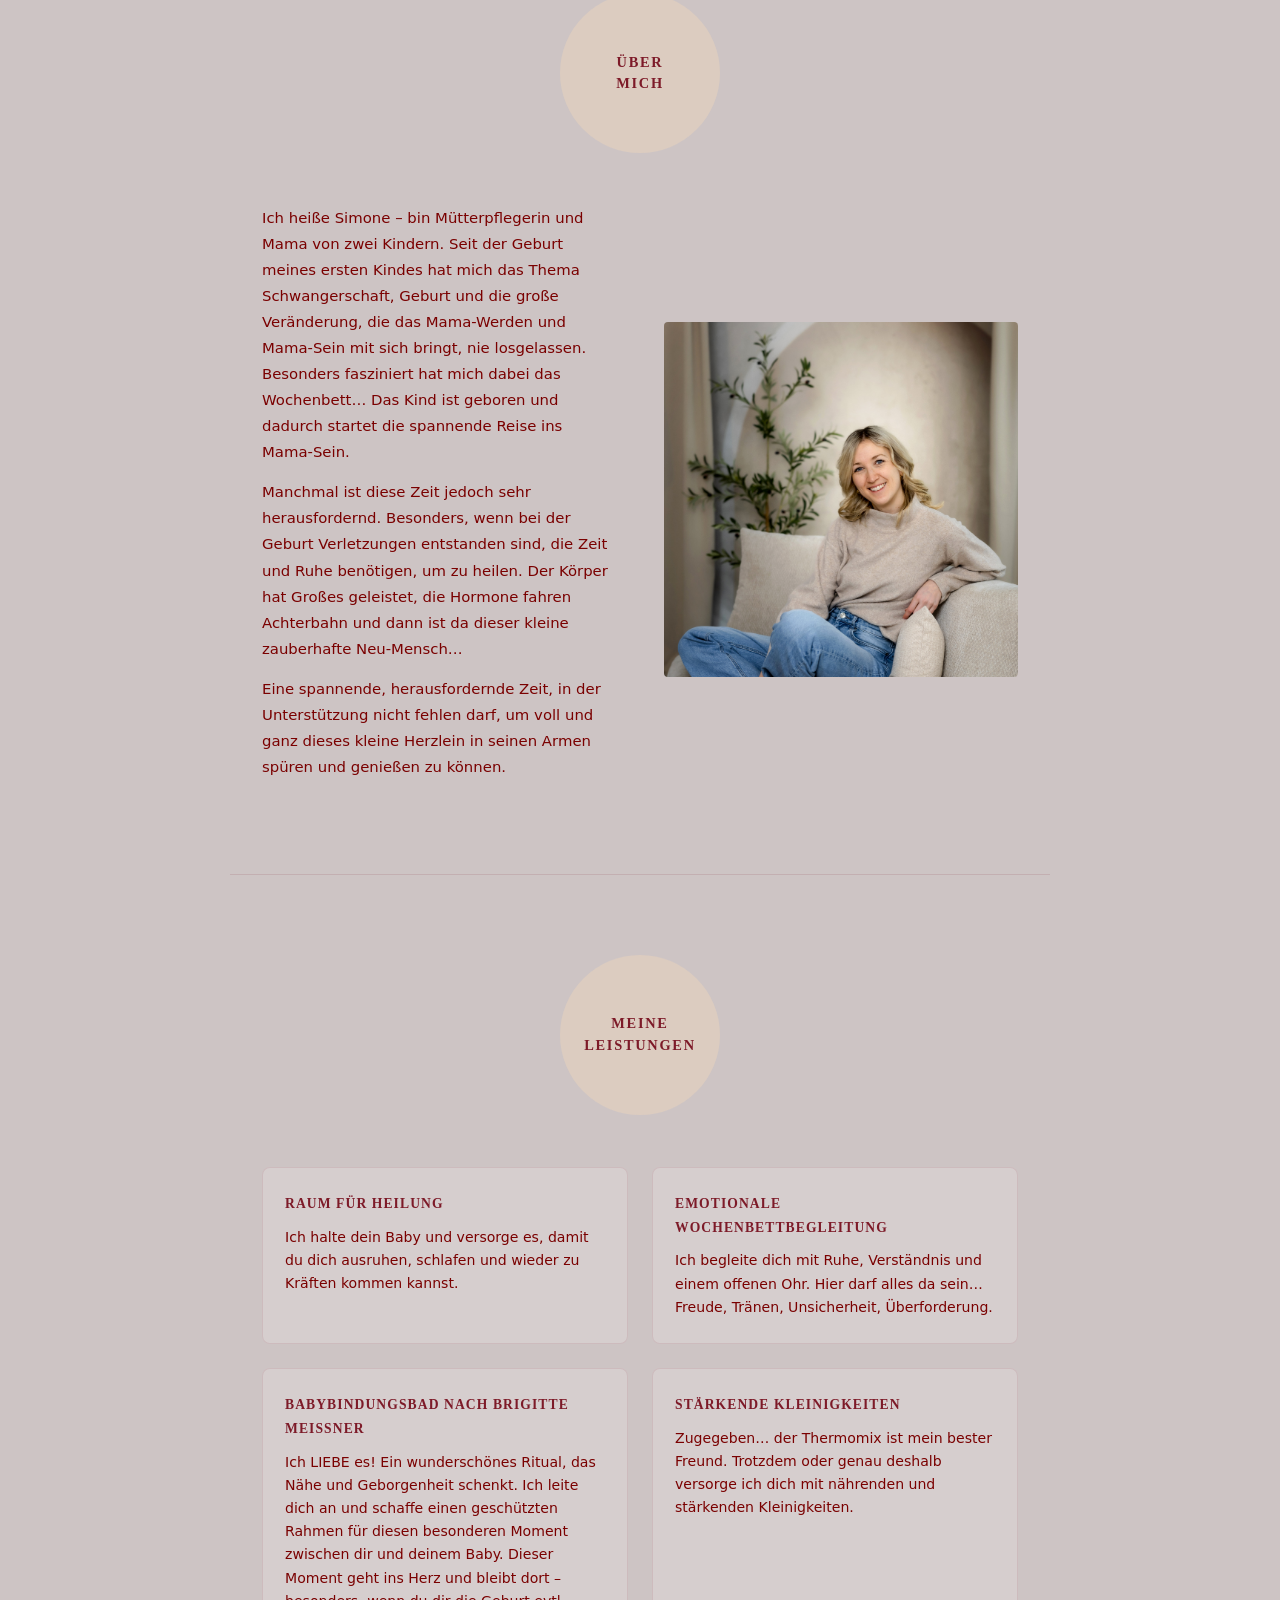
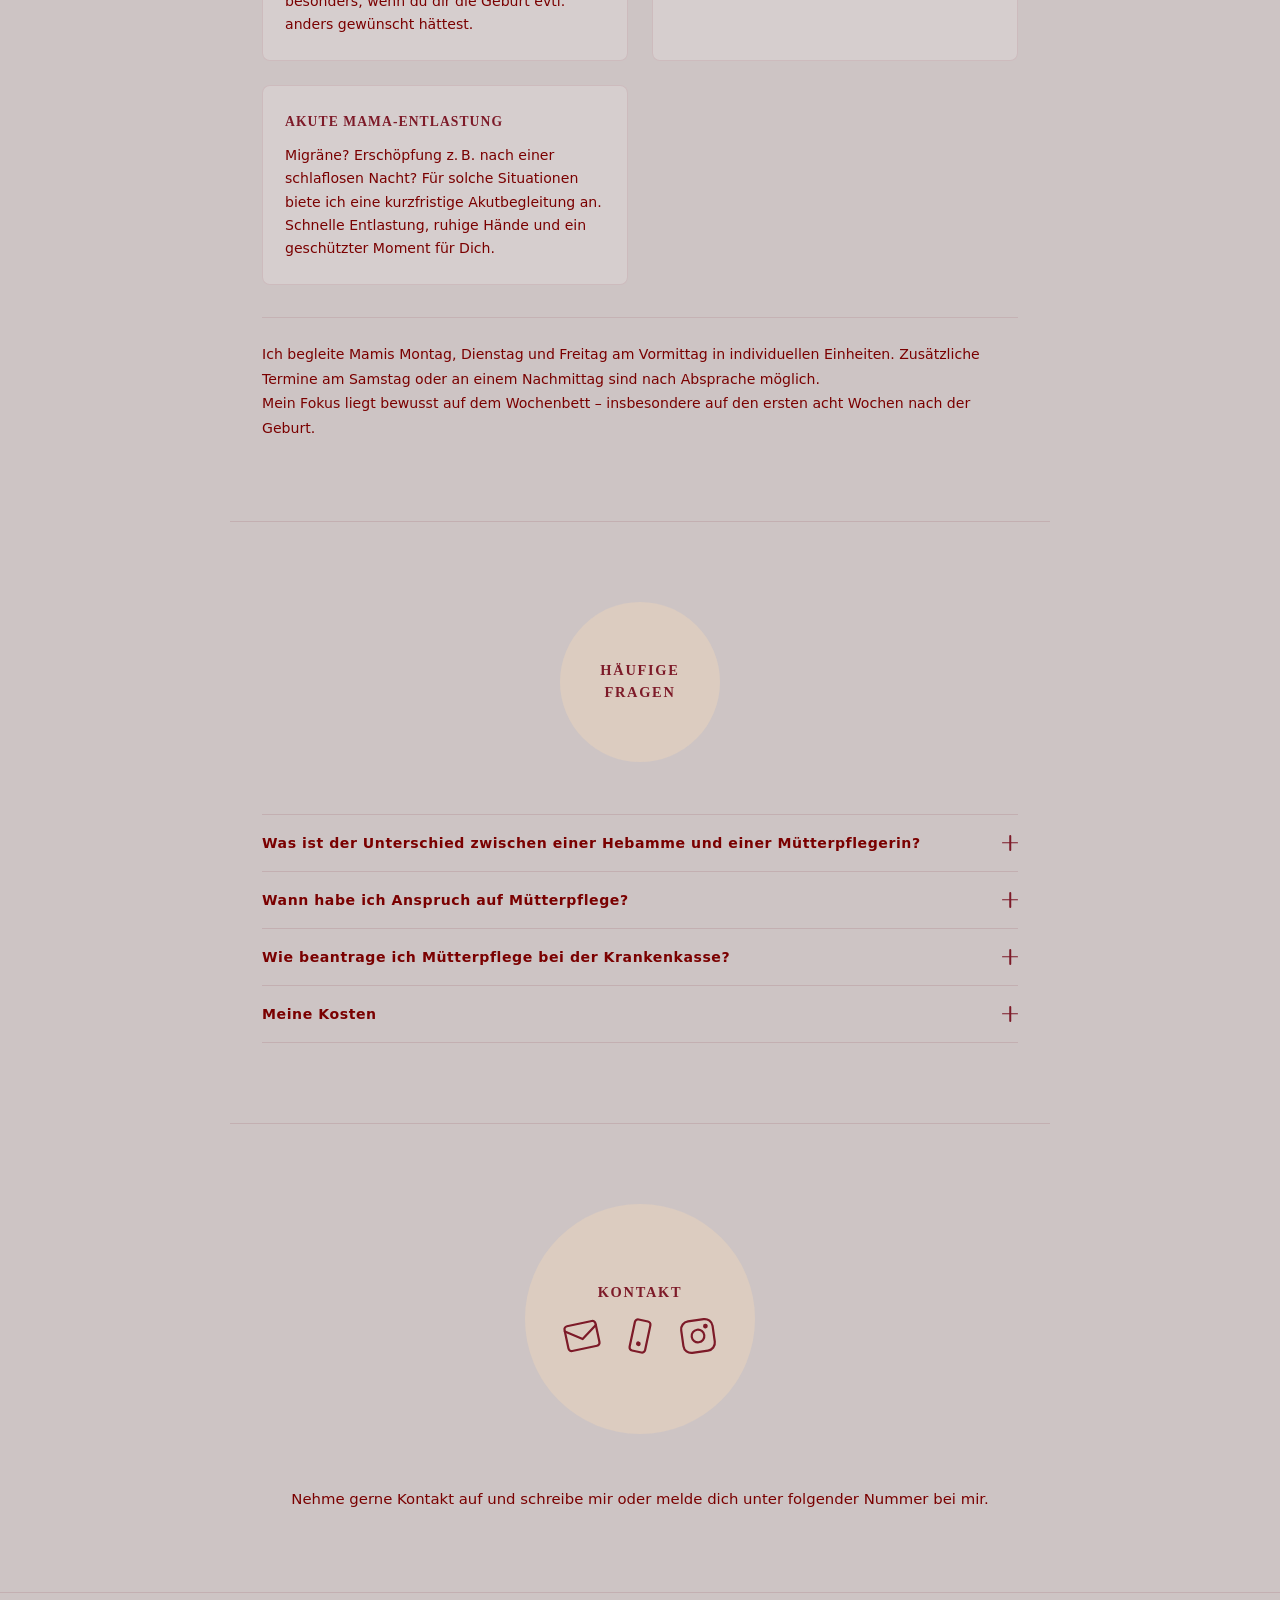
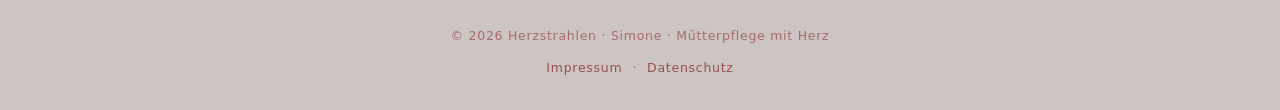
==== commit 7f6bd4b9: "changes" ====
--- a/index.html
+++ b/index.html
@@ -57,7 +57,7 @@
           entlastet dort, wo Kraft und Energie gerade gebraucht werden.
           Eine Mütterpflegerin sorgt dafür, dass sich die Mutter erholen, Wunden heilen, ankommen
           und sich ganz auf sich und ihr Baby konzentrieren kann.
-          Eine Begleitung im Wochenbett kann zudem dazu beitragen, dass sich Sicherheit und Urvertrauen bei Mama und Baby entwickeln und festigen.
+          Dies kann dazu beitragen, dass sich Sicherheit und Urvertrauen bei Mama und Baby entwickeln und festigen.
         </p>
         <p>
           <strong>WICHTIG:</strong> Eine Mütterpflegerin ersetzt keine Hebamme und übernimmt keine
@@ -96,7 +96,7 @@
         </p>
         <p>
           Eine spannende, herausfordernde Zeit, in der Unterstützung nicht fehlen darf, um voll und
-          ganz dieses kleine Herzlein in seinen Armen spüren undgenießen zu können.
+          ganz dieses kleine Herzlein in seinen Armen spüren und genießen zu können.
         </p>
       </div>
       <div class="ueber-bild">
